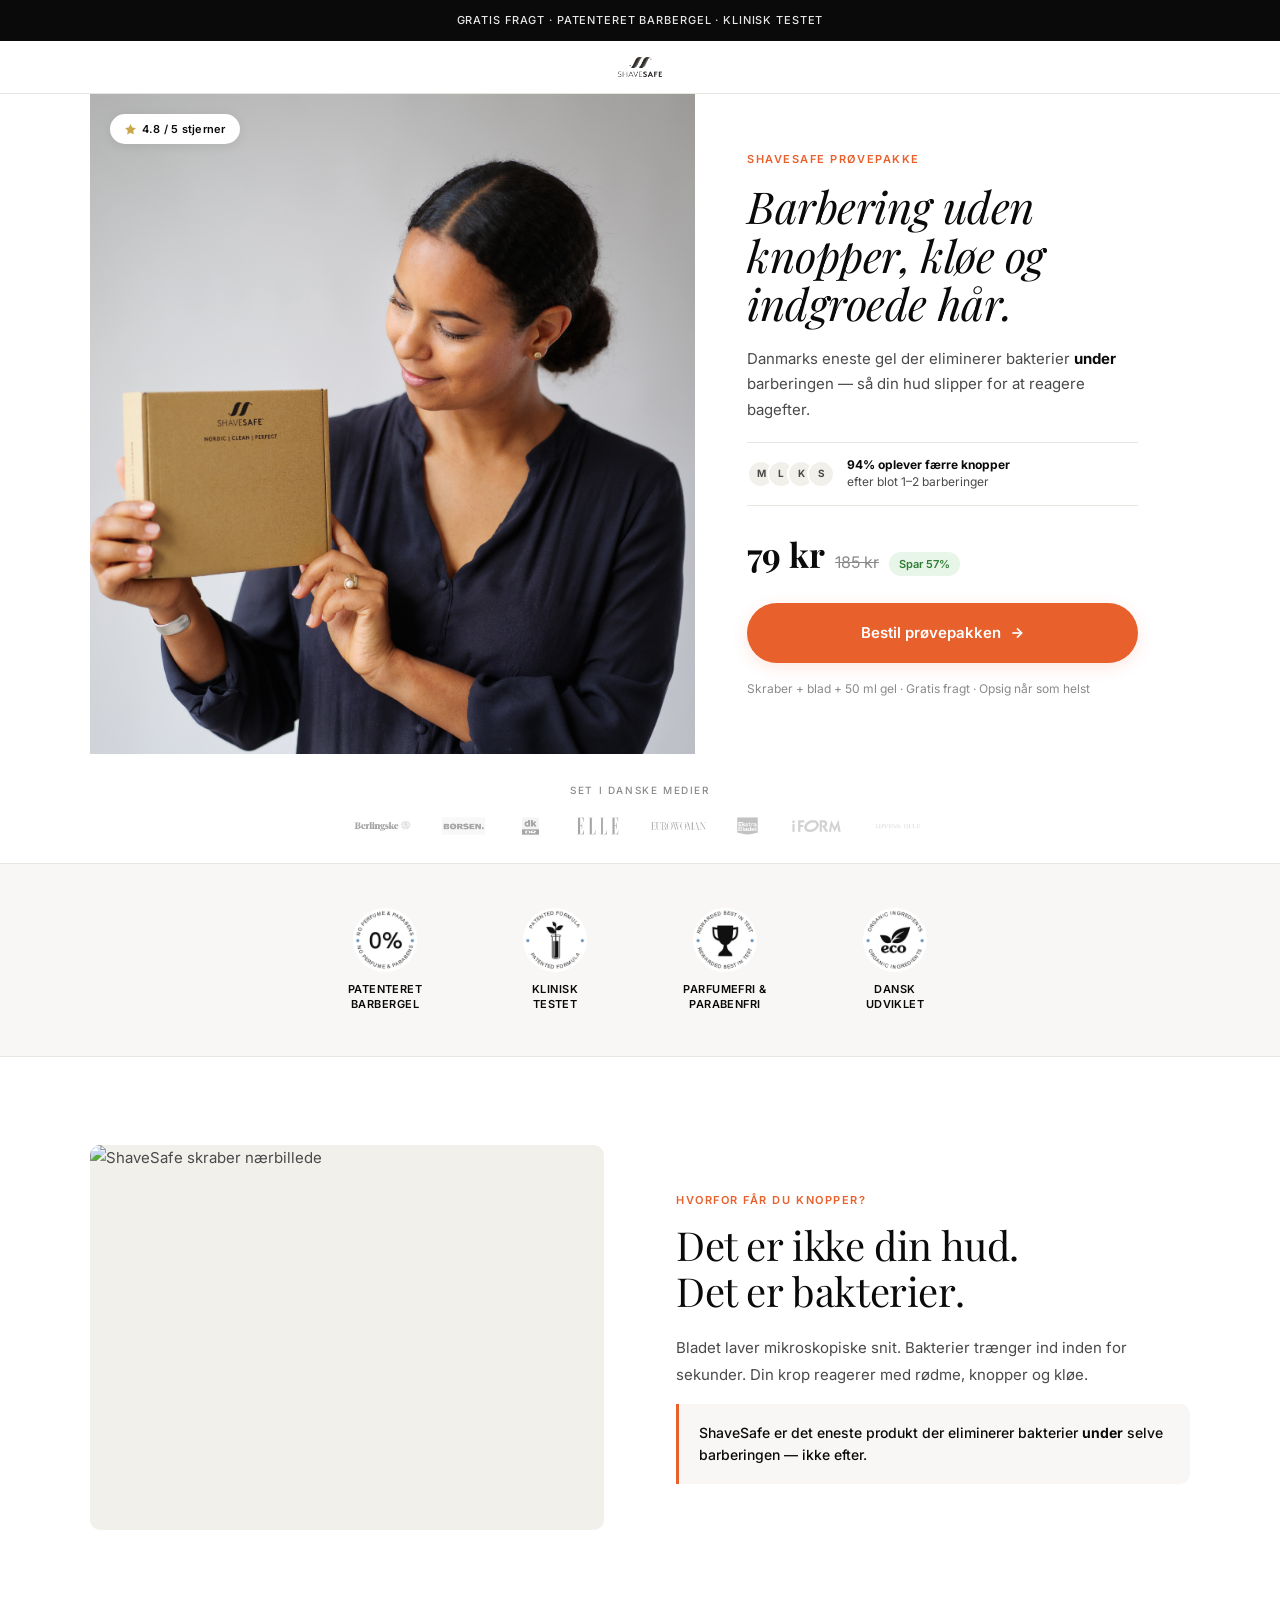
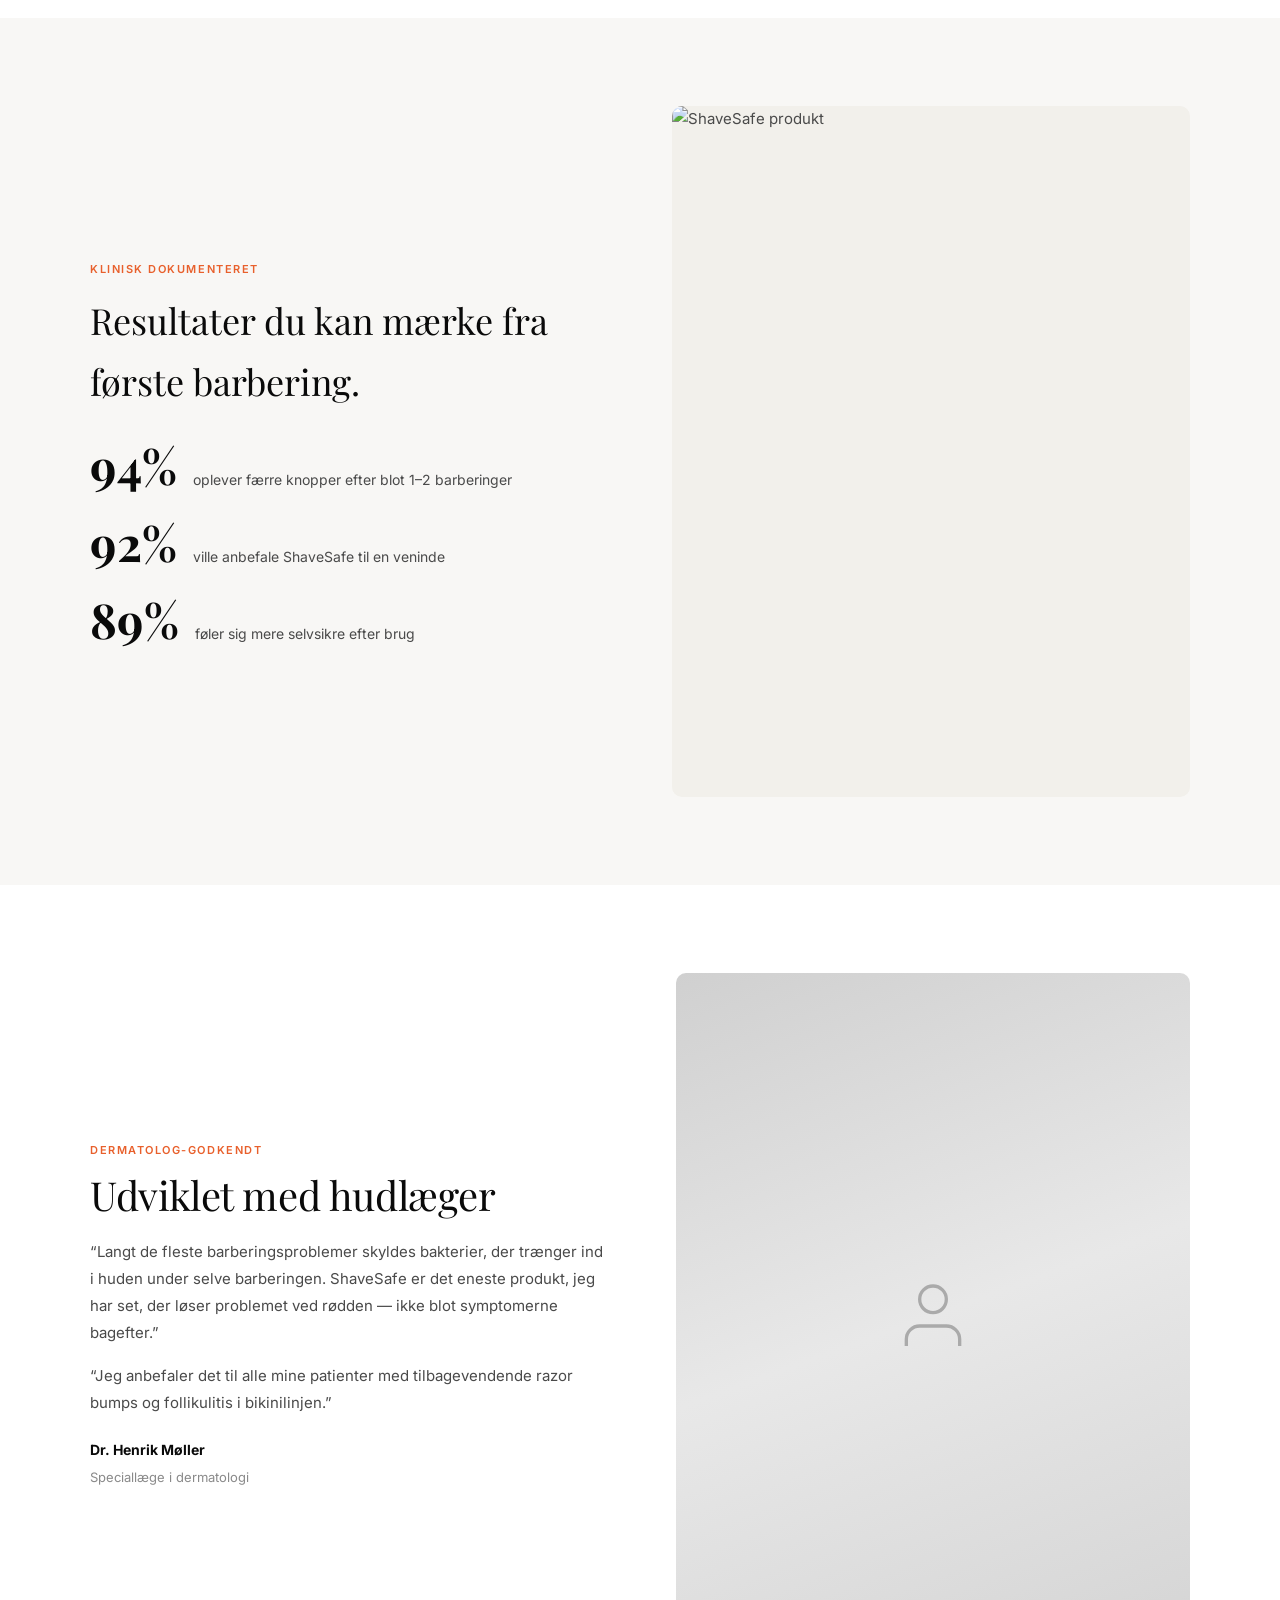
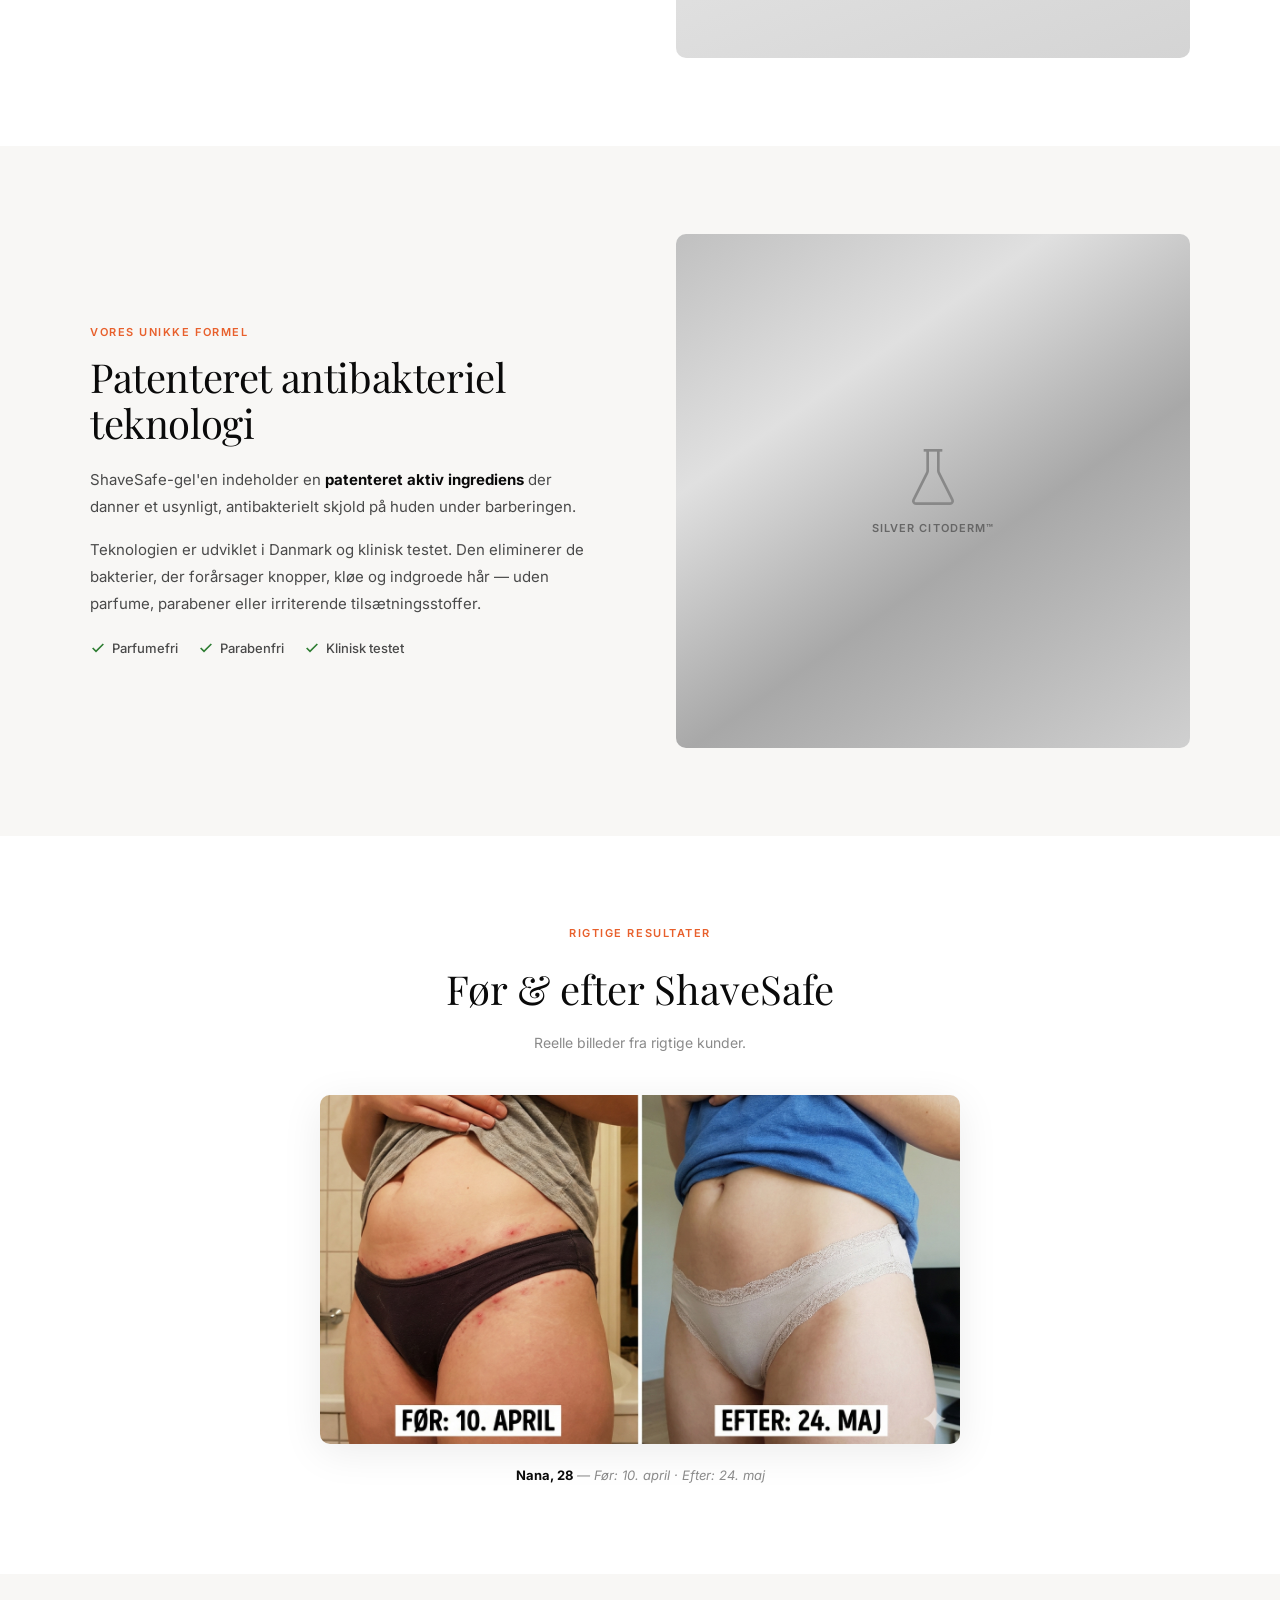
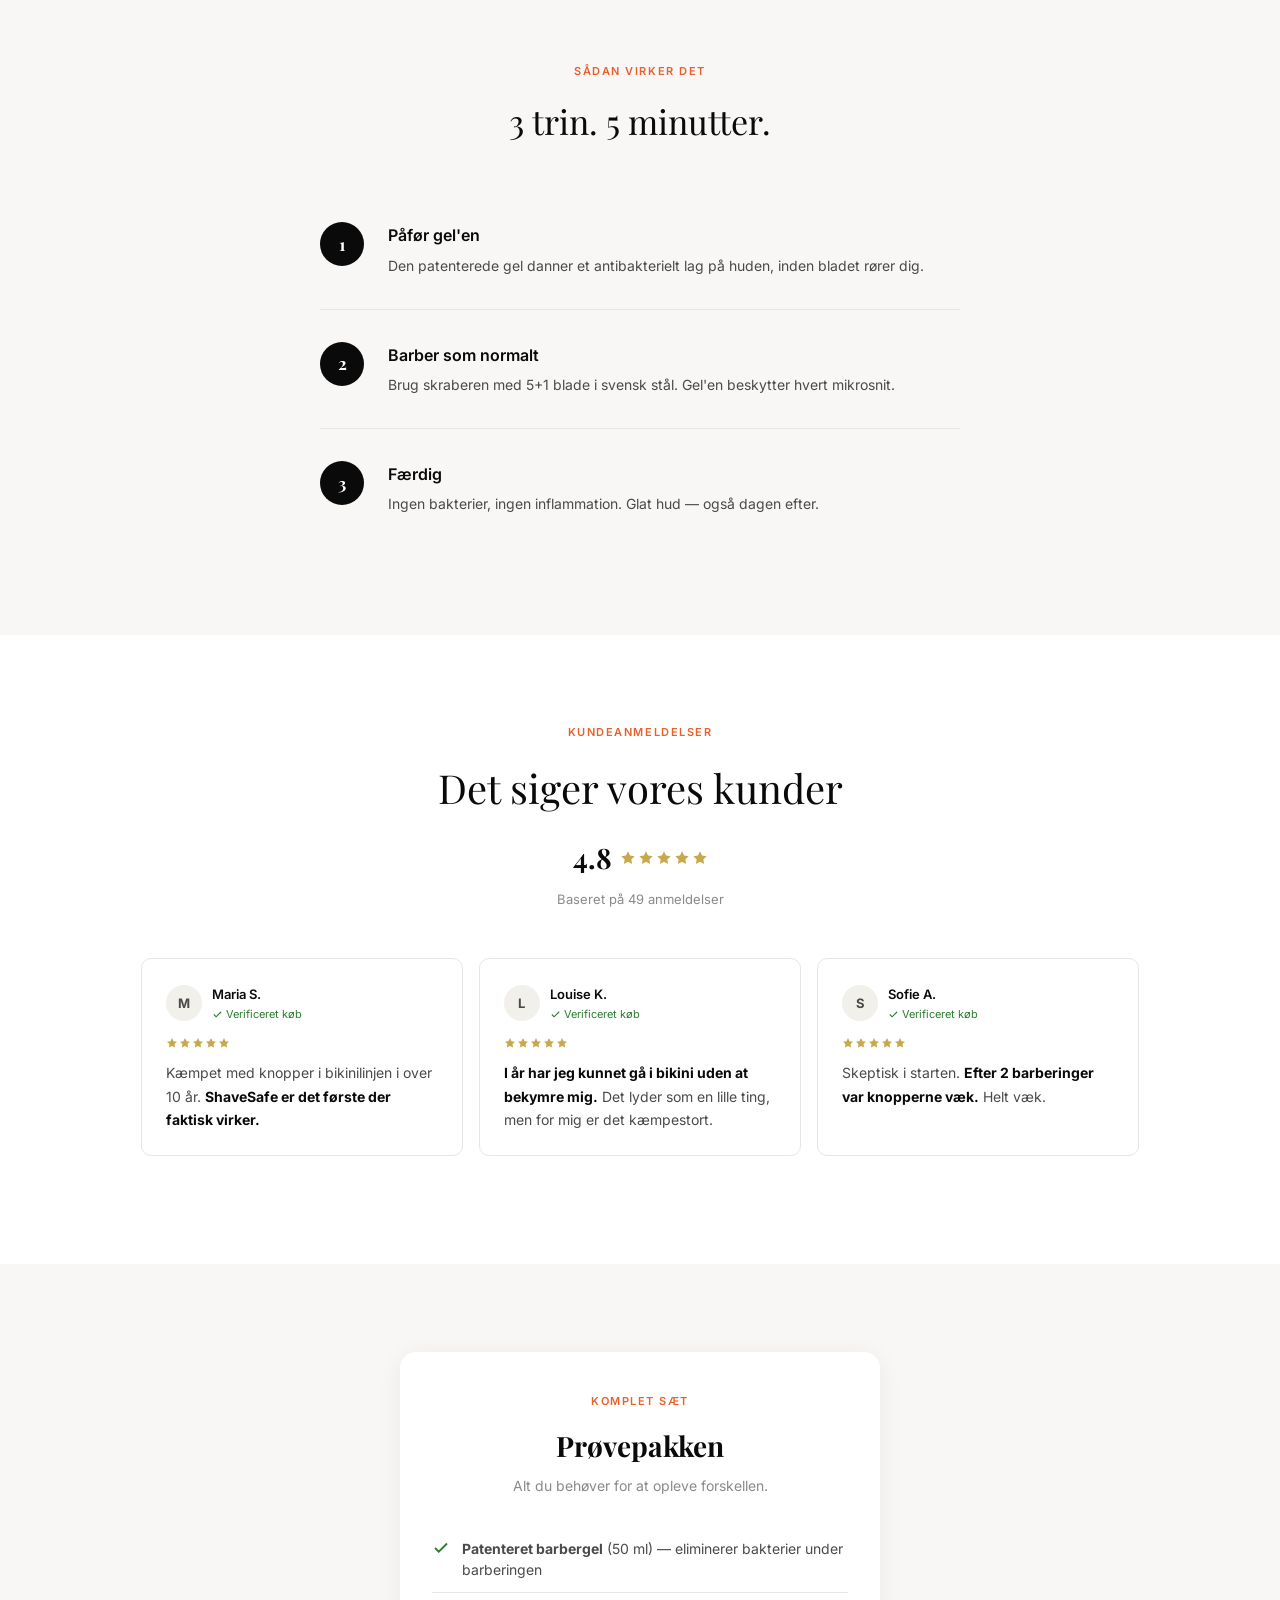
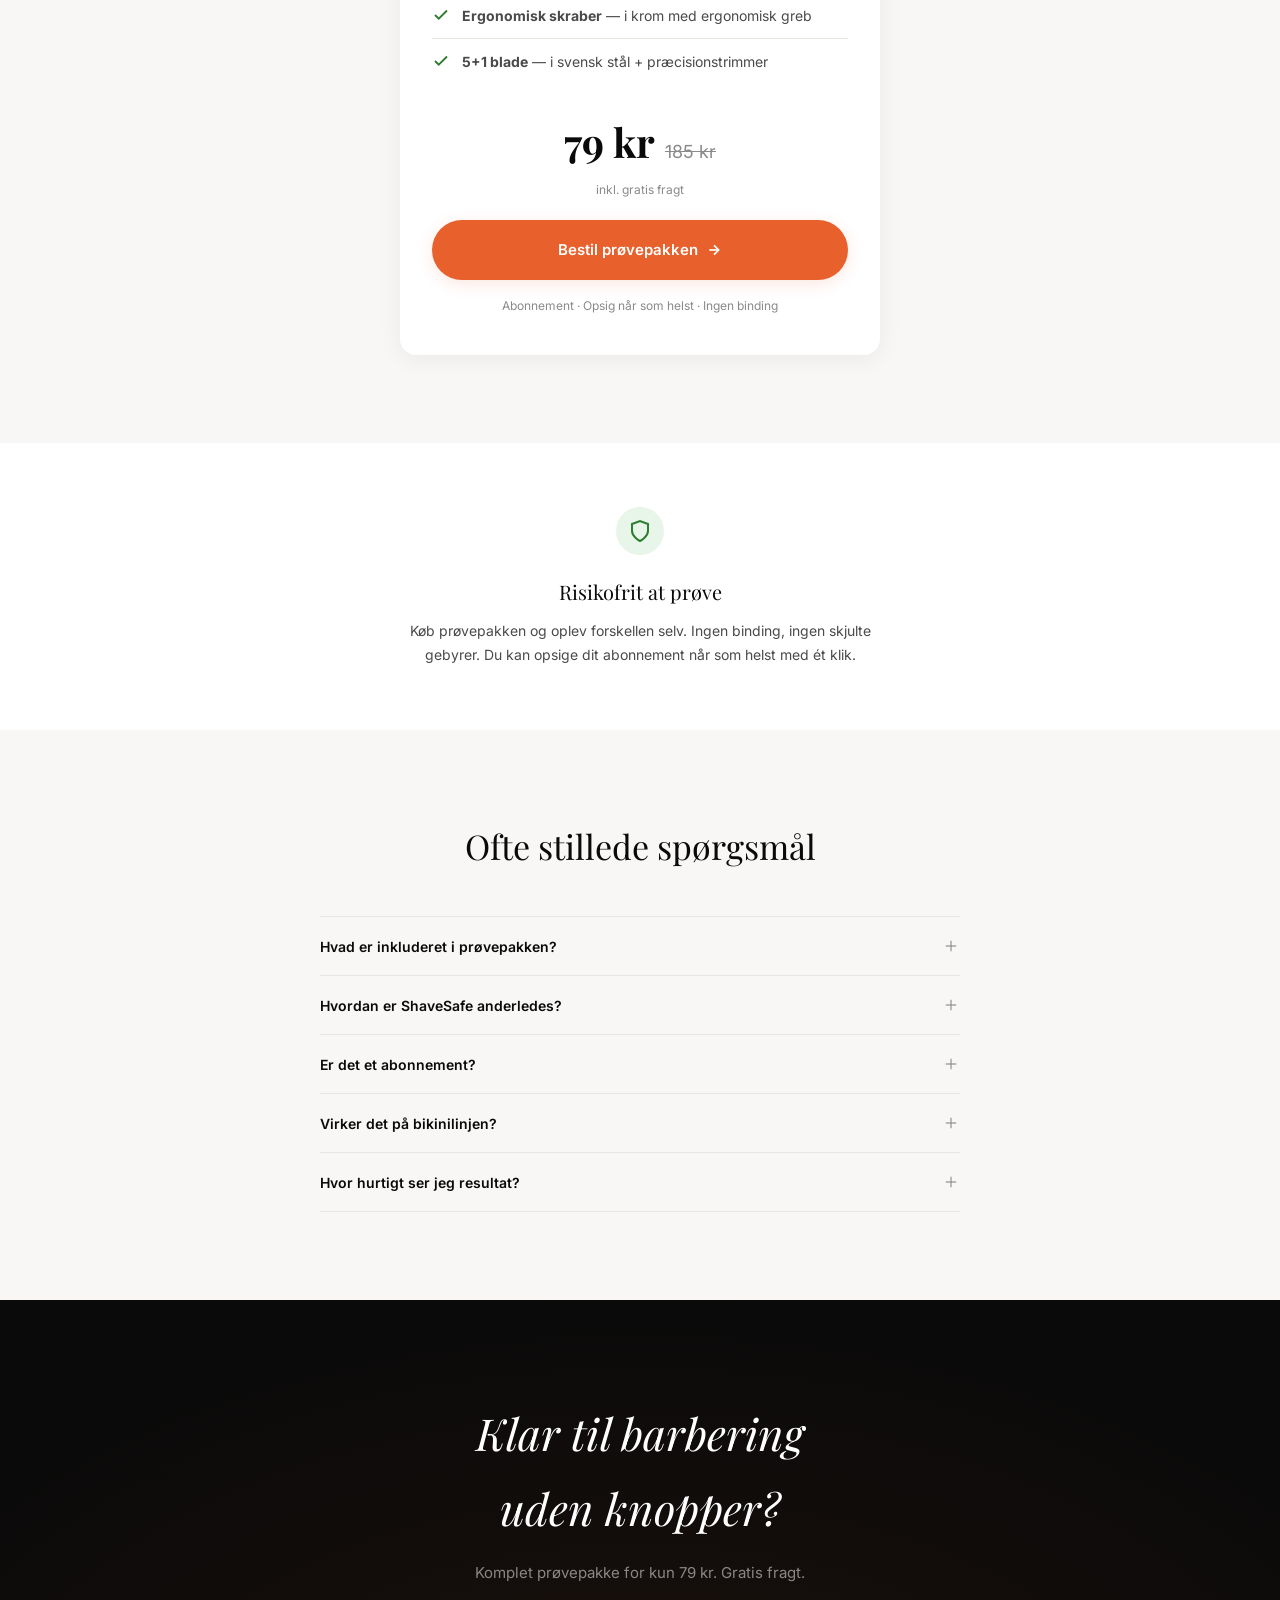
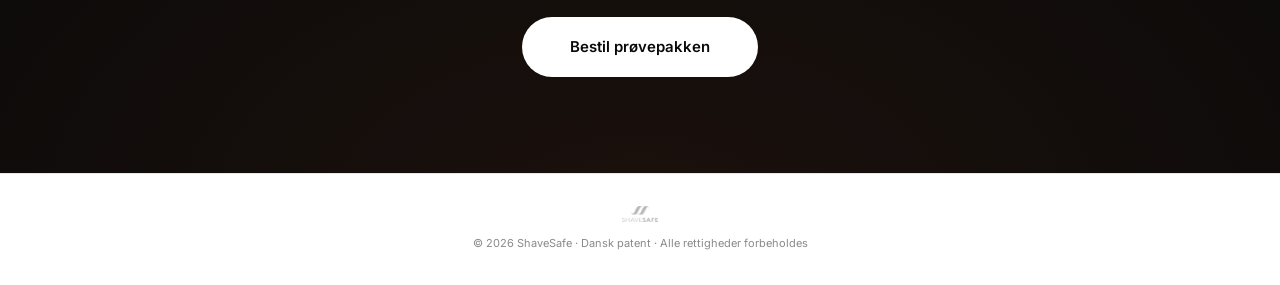
==== index.html @ cd9d62c9 "Remove all quiz code from landing page Quiz popup will be built separately in Shopify. Removes quiz " ====
<!DOCTYPE html>
<html lang="da">
<head>
  <meta charset="UTF-8" />
  <meta name="viewport" content="width=device-width, initial-scale=1.0" />
  <title>ShaveSafe Pr&oslash;vepakke &mdash; Barbering uden knopper</title>
  <meta name="description" content="ShaveSafe Pr&oslash;vepakke. Patenteret barbergel der eliminerer bakterier under barberingen. Skraber + blade + gel for kun 79 kr." />
  <link rel="preconnect" href="https://fonts.googleapis.com" />
  <link rel="preconnect" href="https://fonts.gstatic.com" crossorigin />
  <link href="https://fonts.googleapis.com/css2?family=Playfair+Display:ital,wght@0,400;0,600;0,700;1,400&family=Inter:wght@300;400;500;600;700&display=swap" rel="stylesheet" />
  <style>
    :root {
      --black: #0a0a0a;
      --body: #4a4a4a;
      --muted: #8a8a8a;
      --light: #f8f7f5;
      --cream: #f2f0eb;
      --border: #e8e6e1;
      --white: #fff;
      --gold: #C9A84C;
      --green: #2e7d32;
      --accent: #E8602C;
      --accent-hover: #d44f1e;
      --accent-glow: rgba(232, 96, 44, 0.15);
      --max: 1100px;
      --narrow: 640px;
      --radius: 10px;
    }
    * { box-sizing: border-box; margin: 0; padding: 0; }
    html { scroll-behavior: smooth; }
    body {
      font-family: 'Inter', -apple-system, sans-serif;
      font-size: 15px;
      line-height: 1.7;
      color: var(--body);
      background: var(--white);
      -webkit-font-smoothing: antialiased;
      overflow-x: hidden;
    }
    img { max-width: 100%; height: auto; display: block; }
    h1, h2, h3 { font-family: 'Playfair Display', serif; color: var(--black); }
    .container { max-width: var(--max); margin: 0 auto; padding: 0 24px; }

    /* ── ANNOUNCEMENT ── */
    .announcement {
      background: var(--black);
      color: rgba(255,255,255,0.9);
      text-align: center;
      padding: 11px 16px;
      font-size: 11px;
      font-weight: 500;
      letter-spacing: 0.08em;
      text-transform: uppercase;
    }

    /* ── HEADER ── */
    .header {
      padding: 16px 24px;
      display: flex;
      justify-content: center;
      border-bottom: 1px solid var(--border);
      background: var(--white);
      position: sticky;
      top: 0;
      z-index: 50;
    }
    .header img { height: 20px; }

    /* ── HERO ── */
    .hero {
      display: grid;
      grid-template-columns: 1fr;
      max-width: var(--max);
      margin: 0 auto;
    }
    @media (min-width: 768px) {
      .hero { grid-template-columns: 1.1fr 0.9fr; min-height: 620px; }
    }
    .hero-img {
      position: relative;
      overflow: hidden;
      min-height: 56vh;
      background: var(--cream);
    }
    @media (min-width: 768px) {
      .hero-img { min-height: auto; }
    }
    .hero-img img {
      width: 100%;
      height: 100%;
      object-fit: cover;
      position: absolute;
      top: 0; left: 0;
    }
    .hero-img::after {
      content: '';
      position: absolute;
      bottom: 0; left: 0; right: 0;
      height: 120px;
      background: linear-gradient(to top, rgba(255,255,255,0.4), transparent);
      pointer-events: none;
    }
    @media (min-width: 768px) {
      .hero-img::after { display: none; }
    }
    .hero-badge {
      position: absolute;
      top: 20px; left: 20px;
      background: var(--white);
      border-radius: 50px;
      padding: 6px 14px;
      font-size: 11px;
      font-weight: 600;
      color: var(--black);
      letter-spacing: 0.02em;
      box-shadow: 0 2px 12px rgba(0,0,0,0.08);
      z-index: 2;
      display: flex;
      align-items: center;
      gap: 5px;
    }
    .hero-badge svg { width: 13px; height: 13px; fill: var(--gold); }
    .hero-content {
      display: flex;
      flex-direction: column;
      justify-content: center;
      padding: 40px 28px 48px;
    }
    @media (min-width: 768px) {
      .hero-content { padding: 56px 52px; }
    }
    .hero-eyebrow {
      font-size: 11px;
      text-transform: uppercase;
      letter-spacing: 0.14em;
      color: var(--accent);
      font-weight: 600;
      margin-bottom: 14px;
    }
    .hero h1 {
      font-size: clamp(28px, 5.5vw, 44px);
      font-weight: 400;
      line-height: 1.1;
      margin-bottom: 18px;
      letter-spacing: -0.01em;
    }
    .hero h1 em { font-style: italic; }
    .hero-desc {
      font-size: 15px;
      line-height: 1.7;
      margin-bottom: 20px;
      max-width: 400px;
    }
    .hero-desc strong { color: var(--black); }
    .hero-social-proof {
      display: flex;
      align-items: center;
      gap: 12px;
      padding: 14px 0;
      margin-bottom: 20px;
      border-top: 1px solid var(--border);
      border-bottom: 1px solid var(--border);
    }
    .hero-social-proof .avatars {
      display: flex;
    }
    .hero-social-proof .avatar {
      width: 28px; height: 28px;
      border-radius: 50%;
      background: var(--cream);
      border: 2px solid var(--white);
      margin-left: -8px;
      display: flex;
      align-items: center;
      justify-content: center;
      font-size: 10px;
      font-weight: 700;
      color: var(--body);
    }
    .hero-social-proof .avatar:first-child { margin-left: 0; }
    .hero-social-proof .proof-text {
      font-size: 12px;
      color: var(--body);
      line-height: 1.4;
    }
    .hero-social-proof .proof-text strong { color: var(--black); }
    .hero-price {
      display: flex;
      align-items: baseline;
      gap: 10px;
      margin-bottom: 20px;
    }
    .hero-price .price {
      font-family: 'Playfair Display', serif;
      font-size: 34px;
      font-weight: 700;
      color: var(--black);
    }
    .hero-price .price-original {
      font-size: 16px;
      color: var(--muted);
      text-decoration: line-through;
    }
    .hero-price .tag {
      font-size: 11px;
      font-weight: 600;
      color: var(--green);
      background: #e8f5e9;
      padding: 3px 10px;
      border-radius: 50px;
    }
    .cta-btn {
      display: inline-flex;
      align-items: center;
      justify-content: center;
      gap: 8px;
      background: var(--accent);
      color: var(--white);
      font-size: 15px;
      font-weight: 600;
      padding: 17px 40px;
      border-radius: 50px;
      text-decoration: none;
      text-align: center;
      transition: all 0.25s cubic-bezier(0.4, 0, 0.2, 1);
      border: none;
      cursor: pointer;
      box-shadow: 0 4px 16px var(--accent-glow);
    }
    .cta-btn:hover { background: var(--accent-hover); transform: translateY(-2px); box-shadow: 0 6px 24px var(--accent-glow); }
    .cta-btn svg { width: 16px; height: 16px; stroke: currentColor; stroke-width: 2.5; fill: none; }
    .hero-meta {
      margin-top: 16px;
      font-size: 12px;
      color: var(--muted);
      line-height: 1.6;
    }

    /* ── PRESS BAR ── */
    .press-bar {
      padding: 28px 24px;
      border-bottom: 1px solid var(--border);
      background: var(--white);
    }
    .press-label {
      text-align: center;
      font-size: 10px;
      text-transform: uppercase;
      letter-spacing: 0.16em;
      color: var(--muted);
      margin-bottom: 18px;
      font-weight: 500;
    }
    .press-logos {
      display: flex;
      justify-content: center;
      align-items: center;
      gap: 24px;
      flex-wrap: wrap;
      max-width: 750px;
      margin: 0 auto;
    }
    .press-logos img {
      height: 18px;
      opacity: 0.35;
      filter: grayscale(100%);
      transition: opacity 0.3s;
    }
    .press-logos img:hover { opacity: 0.7; }

    /* ── ICON BAR ── */
    .icon-bar {
      padding: 44px 24px;
      background: var(--light);
      border-bottom: 1px solid var(--border);
    }
    .icon-grid {
      display: grid;
      grid-template-columns: repeat(2, 1fr);
      gap: 20px;
      max-width: 660px;
      margin: 0 auto;
    }
    @media (min-width: 640px) {
      .icon-grid { grid-template-columns: repeat(4, 1fr); }
    }
    .icon-item { text-align: center; }
    .icon-item img {
      width: 64px; height: 64px;
      margin: 0 auto 10px;
      object-fit: contain;
    }
    .icon-item p {
      font-size: 11px;
      font-weight: 600;
      color: var(--black);
      line-height: 1.35;
      text-transform: uppercase;
      letter-spacing: 0.04em;
    }

    /* ── SECTION SHARED ── */
    .section { padding: 88px 24px; }
    .section-eyebrow {
      font-size: 11px;
      text-transform: uppercase;
      letter-spacing: 0.14em;
      color: var(--accent);
      font-weight: 600;
      margin-bottom: 12px;
    }
    .section h2 {
      font-size: clamp(26px, 4.5vw, 40px);
      font-weight: 400;
      line-height: 1.15;
      margin-bottom: 20px;
      letter-spacing: -0.01em;
    }

    /* ── SPLIT SECTION ── */
    .split {
      display: grid;
      grid-template-columns: 1fr;
      gap: 40px;
      align-items: center;
      max-width: var(--max);
      margin: 0 auto;
    }
    @media (min-width: 768px) {
      .split { grid-template-columns: 1fr 1fr; gap: 72px; }
      .split.reverse .split-img { order: 2; }
      .split.reverse .split-text { order: 1; }
    }
    .split-img {
      border-radius: var(--radius);
      overflow: hidden;
      aspect-ratio: 4/3;
      background: var(--cream);
    }
    .split-img img {
      width: 100%; height: 100%;
      object-fit: cover;
    }
    .split-text p {
      font-size: 15px;
      line-height: 1.8;
      margin-bottom: 16px;
    }
    .callout-box {
      background: var(--light);
      border-left: 3px solid var(--accent);
      border-radius: 0 var(--radius) var(--radius) 0;
      padding: 18px 20px;
      margin-top: 8px;
    }
    .callout-box p {
      font-size: 14px;
      font-weight: 500;
      color: var(--black);
      margin: 0;
      line-height: 1.6;
    }

    /* ── STATS ── */
    .stats-section {
      padding: 88px 24px;
      background: var(--light);
    }
    .stats-grid {
      display: grid;
      grid-template-columns: 1fr;
      gap: 40px;
      align-items: center;
      max-width: var(--max);
      margin: 0 auto;
    }
    @media (min-width: 768px) {
      .stats-grid { grid-template-columns: 1fr 1fr; gap: 64px; }
    }
    .stats-numbers {
      display: flex;
      flex-direction: column;
      gap: 28px;
    }
    .stat {
      display: flex;
      align-items: baseline;
      gap: 16px;
    }
    .stat-num {
      font-family: 'Playfair Display', serif;
      font-size: 48px;
      font-weight: 700;
      color: var(--black);
      line-height: 1;
      flex-shrink: 0;
    }
    .stat-label {
      font-size: 14px;
      color: var(--body);
      line-height: 1.5;
    }
    .stats-img {
      border-radius: var(--radius);
      overflow: hidden;
      aspect-ratio: 3/4;
      background: var(--cream);
    }
    .stats-img img {
      width: 100%; height: 100%;
      object-fit: cover;
    }

    /* ── BEFORE / AFTER ── */
    .ba-section {
      padding: 88px 24px;
      background: var(--white);
    }
    .ba-section h2 {
      text-align: center;
      font-size: clamp(26px, 4.5vw, 40px);
      font-weight: 400;
      margin-bottom: 8px;
    }
    .ba-sub {
      text-align: center;
      color: var(--muted);
      font-size: 14px;
      margin-bottom: 40px;
    }
    .ba-wrapper {
      max-width: 640px;
      margin: 0 auto;
      position: relative;
    }
    .ba-image {
      border-radius: var(--radius);
      overflow: hidden;
      box-shadow: 0 8px 40px rgba(0,0,0,0.08);
    }
    .ba-image img { width: 100%; display: block; }
    .ba-caption {
      text-align: center;
      margin-top: 20px;
      font-size: 13px;
      color: var(--muted);
      font-style: italic;
    }
    .ba-caption strong { color: var(--black); font-style: normal; }

    /* ── HOW IT WORKS ── */
    .how-section {
      padding: 88px 24px;
      background: var(--light);
    }
    .how-inner { max-width: var(--narrow); margin: 0 auto; }
    .how-steps { display: flex; flex-direction: column; gap: 0; }
    .how-step {
      display: flex;
      gap: 24px;
      align-items: flex-start;
      padding: 32px 0;
      border-bottom: 1px solid var(--border);
    }
    .how-step:last-child { border-bottom: none; }
    .how-num {
      width: 44px; height: 44px;
      border-radius: 50%;
      background: var(--black);
      color: var(--white);
      font-family: 'Playfair Display', serif;
      font-size: 17px;
      font-weight: 700;
      display: flex;
      align-items: center;
      justify-content: center;
      flex-shrink: 0;
    }
    .how-text h3 {
      font-size: 16px;
      font-weight: 600;
      margin-bottom: 4px;
      font-family: 'Inter', sans-serif;
      color: var(--black);
    }
    .how-text p { font-size: 14px; color: var(--body); line-height: 1.65; }

    /* ── REVIEWS ── */
    .reviews-section { padding: 88px 24px; overflow: hidden; }
    .reviews-header { text-align: center; margin-bottom: 44px; }
    .reviews-header h2 {
      font-size: clamp(26px, 4.5vw, 40px);
      font-weight: 400;
      margin-bottom: 12px;
    }
    .reviews-rating {
      display: flex;
      align-items: center;
      justify-content: center;
      gap: 8px;
    }
    .reviews-big {
      font-family: 'Playfair Display', serif;
      font-size: 28px;
      font-weight: 700;
      color: var(--black);
    }
    .reviews-stars { display: flex; gap: 2px; }
    .reviews-stars svg { width: 16px; height: 16px; fill: var(--gold); }
    .reviews-count { font-size: 13px; color: var(--muted); margin-top: 6px; }

    .reviews-scroll {
      display: flex;
      gap: 16px;
      overflow-x: auto;
      scroll-snap-type: x mandatory;
      -webkit-overflow-scrolling: touch;
      padding: 4px 0 20px;
      max-width: 1000px;
      margin: 0 auto;
      scrollbar-width: none;
    }
    .reviews-scroll::-webkit-scrollbar { display: none; }
    @media (min-width: 900px) {
      .reviews-scroll { overflow: visible; flex-wrap: wrap; justify-content: center; }
    }

    .review-card {
      background: var(--white);
      border: 1px solid var(--border);
      border-radius: var(--radius);
      padding: 24px;
      flex: 0 0 300px;
      scroll-snap-align: start;
    }
    @media (min-width: 900px) {
      .review-card { flex: 0 0 calc(33.333% - 11px); }
    }
    .review-top {
      display: flex;
      align-items: center;
      gap: 10px;
      margin-bottom: 14px;
    }
    .review-avatar {
      width: 36px; height: 36px;
      border-radius: 50%;
      background: var(--cream);
      display: flex;
      align-items: center;
      justify-content: center;
      font-weight: 700;
      font-size: 13px;
      color: var(--body);
    }
    .review-name { font-size: 13px; font-weight: 600; color: var(--black); }
    .review-verified { font-size: 11px; color: var(--green); display: flex; align-items: center; gap: 3px; }
    .review-verified svg { width: 11px; height: 11px; stroke: var(--green); stroke-width: 2.5; fill: none; }
    .review-card-stars { display: flex; gap: 1px; margin-bottom: 12px; }
    .review-card-stars svg { width: 12px; height: 12px; fill: var(--gold); }
    .review-text { font-size: 14px; line-height: 1.65; color: var(--body); }
    .review-text strong { color: var(--black); }

    /* ── PRODUCT BOX ── */
    .product-section {
      padding: 88px 24px;
      background: var(--light);
    }
    .product-box {
      max-width: 480px;
      margin: 0 auto;
      background: var(--white);
      border-radius: 16px;
      padding: 40px 32px;
      text-align: center;
      box-shadow: 0 4px 24px rgba(0,0,0,0.06);
    }
    .product-box h2 {
      font-size: 28px;
      margin-bottom: 4px;
    }
    .product-sub {
      color: var(--muted);
      font-size: 14px;
      margin-bottom: 28px;
    }
    .product-items {
      text-align: left;
      margin-bottom: 24px;
    }
    .product-item {
      display: flex;
      align-items: flex-start;
      gap: 12px;
      padding: 12px 0;
      border-bottom: 1px solid var(--border);
      font-size: 14px;
      line-height: 1.5;
    }
    .product-item:last-child { border-bottom: none; }
    .product-item svg {
      width: 18px; height: 18px;
      stroke: var(--green);
      stroke-width: 2.5;
      fill: none;
      flex-shrink: 0;
      margin-top: 1px;
    }
    .product-price-row {
      display: flex;
      align-items: baseline;
      justify-content: center;
      gap: 10px;
      margin: 20px 0 4px;
    }
    .product-price {
      font-family: 'Playfair Display', serif;
      font-size: 40px;
      font-weight: 700;
      color: var(--black);
    }
    .product-price-og {
      font-size: 18px;
      color: var(--muted);
      text-decoration: line-through;
    }
    .product-shipping {
      font-size: 12px;
      color: var(--muted);
      margin-bottom: 20px;
    }
    .product-note {
      font-size: 12px;
      color: var(--muted);
      margin-top: 16px;
      line-height: 1.6;
    }

    /* ── GUARANTEE ── */
    .guarantee-section {
      padding: 64px 24px;
      text-align: center;
      background: var(--white);
    }
    .guarantee-inner {
      max-width: 480px;
      margin: 0 auto;
    }
    .guarantee-icon {
      width: 48px; height: 48px;
      margin: 0 auto 20px;
      border-radius: 50%;
      background: #e8f5e9;
      display: flex;
      align-items: center;
      justify-content: center;
    }
    .guarantee-icon svg {
      width: 24px; height: 24px;
      stroke: var(--green);
      stroke-width: 2;
      fill: none;
    }
    .guarantee-section h3 {
      font-size: 20px;
      font-weight: 400;
      margin-bottom: 10px;
    }
    .guarantee-section p {
      font-size: 14px;
      color: var(--body);
      line-height: 1.7;
    }

    /* ── FAQ ── */
    .faq-section { padding: 88px 24px; background: var(--light); }
    .faq-inner { max-width: var(--narrow); margin: 0 auto; }
    .faq-section h2 {
      text-align: center;
      font-size: clamp(24px, 4vw, 34px);
      font-weight: 400;
      margin-bottom: 40px;
    }
    .faq-item { border-bottom: 1px solid var(--border); }
    .faq-item:first-child { border-top: 1px solid var(--border); }
    .faq-q {
      width: 100%; background: none; border: none;
      padding: 20px 0; font-size: 14px; font-weight: 600;
      color: var(--black); text-align: left; cursor: pointer;
      display: flex; justify-content: space-between; align-items: center;
      font-family: inherit; gap: 16px;
      transition: color 0.2s;
    }
    .faq-q:hover { color: var(--accent); }
    .faq-q svg { width: 18px; height: 18px; stroke: var(--muted); stroke-width: 1.5; fill: none; flex-shrink: 0; transition: transform 0.3s cubic-bezier(0.4, 0, 0.2, 1); }
    .faq-q.open svg { transform: rotate(45deg); }
    .faq-a {
      max-height: 0; overflow: hidden;
      transition: max-height 0.4s cubic-bezier(0.4, 0, 0.2, 1);
      font-size: 14px; line-height: 1.75; color: var(--body);
    }
    .faq-a.open { max-height: 200px; padding-bottom: 20px; }

    /* ── FINAL CTA ── */
    .final-cta {
      background: var(--black);
      color: var(--white);
      padding: 96px 24px;
      text-align: center;
      position: relative;
      overflow: hidden;
    }
    .final-cta::before {
      content: '';
      position: absolute;
      top: -50%; left: -50%;
      width: 200%; height: 200%;
      background: radial-gradient(ellipse at 50% 80%, rgba(232,96,44,0.08), transparent 50%);
      pointer-events: none;
    }
    .final-cta h2 {
      color: var(--white);
      font-size: clamp(28px, 5vw, 44px);
      font-weight: 400;
      margin-bottom: 14px;
      position: relative;
    }
    .final-cta p {
      color: rgba(255,255,255,0.5);
      font-size: 15px;
      margin-bottom: 32px;
      max-width: 400px;
      margin-left: auto;
      margin-right: auto;
      position: relative;
    }
    .cta-btn-white {
      display: inline-flex;
      align-items: center;
      gap: 8px;
      background: var(--white);
      color: var(--black);
      font-size: 15px;
      font-weight: 600;
      padding: 17px 48px;
      border-radius: 50px;
      text-decoration: none;
      transition: all 0.25s cubic-bezier(0.4, 0, 0.2, 1);
      position: relative;
    }
    .cta-btn-white:hover { transform: translateY(-2px); box-shadow: 0 8px 32px rgba(255,255,255,0.15); }

    footer {
      border-top: 1px solid var(--border);
      padding: 32px 24px;
      text-align: center;
      font-size: 11px;
      color: var(--muted);
    }

    /* ── STICKY MOBILE ── */
    .sticky-bar {
      display: none;
      position: fixed;
      bottom: 0; left: 0; right: 0;
      background: var(--white);
      border-top: 1px solid var(--border);
      padding: 10px 16px;
      z-index: 100;
      box-shadow: 0 -4px 20px rgba(0,0,0,0.08);
      align-items: center;
      gap: 12px;
    }
    .sticky-bar.visible { display: flex; }
    .sticky-bar .sticky-info { flex: 1; }
    .sticky-bar .sticky-name { font-size: 13px; font-weight: 600; color: var(--black); }
    .sticky-bar .sticky-price { font-size: 12px; color: var(--muted); }
    .sticky-bar .cta-btn { padding: 12px 24px; font-size: 13px; flex-shrink: 0; box-shadow: none; }

    /* ── ANIMATIONS ── */
    .reveal {
      opacity: 0;
      transform: translateY(24px);
      transition: opacity 0.7s cubic-bezier(0.4, 0, 0.2, 1), transform 0.7s cubic-bezier(0.4, 0, 0.2, 1);
    }
    .reveal.visible { opacity: 1; transform: none; }
    .reveal-delay-1 { transition-delay: 0.1s; }
    .reveal-delay-2 { transition-delay: 0.2s; }
    .reveal-delay-3 { transition-delay: 0.3s; }

    /* safe area for sticky bar */
    body { padding-bottom: 80px; }
    @media (min-width: 768px) { body { padding-bottom: 0; } }

  </style>
</head>
<body>

  <div class="announcement">GRATIS FRAGT &middot; PATENTERET BARBERGEL &middot; KLINISK TESTET</div>

  <header class="header">
    <img src="img/logo-black.avif" alt="ShaveSafe" />
  </header>

  <!-- HERO -->
  <section class="hero">
    <div class="hero-img">
      <img src="img/nana-hero.jpg" alt="Kvinde med ShaveSafe pakke" />
      <div class="hero-badge">
        <svg viewBox="0 0 24 24"><polygon points="12 2 15.09 8.26 22 9.27 17 14.14 18.18 21.02 12 17.77 5.82 21.02 7 14.14 2 9.27 8.91 8.26 12 2"/></svg>
        4.8 / 5 stjerner
      </div>
    </div>
    <div class="hero-content">
      <div class="hero-eyebrow">ShaveSafe Pr&oslash;vepakke</div>
      <h1><em>Barbering uden<br/>knopper, kl&oslash;e og<br/>indgroede h&aring;r.</em></h1>
      <p class="hero-desc">Danmarks eneste gel der eliminerer bakterier <strong>under</strong> barberingen &mdash; s&aring; din hud slipper for at reagere bagefter.</p>

      <div class="hero-social-proof">
        <div class="avatars">
          <div class="avatar">M</div>
          <div class="avatar">L</div>
          <div class="avatar">K</div>
          <div class="avatar">S</div>
        </div>
        <div class="proof-text"><strong>94% oplever f&aelig;rre knopper</strong><br/>efter blot 1&ndash;2 barberinger</div>
      </div>

      <div class="hero-price">
        <span class="price">79 kr</span>
        <span class="price-original">185 kr</span>
        <span class="tag">Spar 57%</span>
      </div>

      <a href="https://shavesafe.dk/collections/provepakke" class="cta-btn">
        Bestil pr&oslash;vepakken
        <svg viewBox="0 0 24 24"><line x1="5" y1="12" x2="19" y2="12"/><polyline points="12 5 19 12 12 19"/></svg>
      </a>
      <p class="hero-meta">Skraber + blad + 50 ml gel &middot; Gratis fragt &middot; Opsig n&aring;r som helst</p>
    </div>
  </section>

  <!-- PRESS LOGOS -->
  <div class="press-bar">
    <div class="press-label">Set i danske medier</div>
    <div class="press-logos">
      <img src="img/berlingske-logo.avif" alt="Berlingske" />
      <img src="img/borsen-logo.avif" alt="B&oslash;rsen" />
      <img src="img/dr-dk-logo.webp" alt="DR" />
      <img src="img/elle-logo.avif" alt="Elle" />
      <img src="img/eurowoman-logo.avif" alt="Eurowoman" />
      <img src="img/ekstra-bladet-logo.avif" alt="Ekstra Bladet" />
      <img src="img/iform-logo.avif" alt="iForm" />
      <img src="img/loevens-hule-logo.avif" alt="L&oslash;vens Hule" />
    </div>
  </div>

  <!-- ICON BAR -->
  <div class="icon-bar">
    <div class="icon-grid">
      <div class="icon-item reveal">
        <img src="img/icon-1.avif" alt="Patenteret" />
        <p>Patenteret<br/>barbergel</p>
      </div>
      <div class="icon-item reveal reveal-delay-1">
        <img src="img/icon-2.avif" alt="Klinisk testet" />
        <p>Klinisk<br/>testet</p>
      </div>
      <div class="icon-item reveal reveal-delay-2">
        <img src="img/icon-3.avif" alt="Parfumefri" />
        <p>Parfumefri &amp;<br/>parabenfri</p>
      </div>
      <div class="icon-item reveal reveal-delay-3">
        <img src="img/icon-4.avif" alt="Dansk" />
        <p>Dansk<br/>udviklet</p>
      </div>
    </div>
  </div>

  <!-- THE PROBLEM / MECHANISM -->
  <section class="section">
    <div class="split reveal">
      <div class="split-img">
        <img src="img/razor-closeup.jpg" alt="ShaveSafe skraber n&aelig;rbillede" />
      </div>
      <div class="split-text">
        <div class="section-eyebrow">Hvorfor f&aring;r du knopper?</div>
        <h2>Det er ikke din hud.<br/>Det er bakterier.</h2>
        <p>Bladet laver mikroskopiske snit. Bakterier tr&aelig;nger ind inden for sekunder. Din krop reagerer med r&oslash;dme, knopper og kl&oslash;e.</p>
        <div class="callout-box">
          <p>ShaveSafe er det eneste produkt der eliminerer bakterier <strong>under</strong> selve barberingen &mdash; ikke efter.</p>
        </div>
      </div>
    </div>
  </section>

  <!-- STATS -->
  <section class="stats-section">
    <div class="stats-grid">
      <div>
        <div class="section-eyebrow reveal">Klinisk dokumenteret</div>
        <h2 class="reveal" style="font-size:clamp(24px,4vw,36px);font-weight:400;margin-bottom:28px;">Resultater du kan m&aelig;rke fra f&oslash;rste barbering.</h2>
        <div class="stats-numbers reveal">
          <div class="stat">
            <span class="stat-num">94%</span>
            <span class="stat-label">oplever f&aelig;rre knopper efter blot 1&ndash;2 barberinger</span>
          </div>
          <div class="stat">
            <span class="stat-num">92%</span>
            <span class="stat-label">ville anbefale ShaveSafe til en veninde</span>
          </div>
          <div class="stat">
            <span class="stat-num">89%</span>
            <span class="stat-label">f&oslash;ler sig mere selvsikre efter brug</span>
          </div>
        </div>
      </div>
      <div class="stats-img reveal">
        <img src="img/razor-closeup.jpg" alt="ShaveSafe produkt" />
      </div>
    </div>
  </section>

  <!-- DERMATOLOGIST APPROVED -->
  <section class="section" style="background:var(--white);">
    <div class="split reverse reveal">
      <div class="split-img" style="aspect-ratio:3/4;background:linear-gradient(160deg, #d0d0d0 0%, #e8e8e8 50%, #d4d4d4 100%);display:flex;align-items:center;justify-content:center;">
        <svg viewBox="0 0 24 24" style="width:80px;height:80px;stroke:#aaa;stroke-width:1;fill:none;"><path d="M20 21v-2a4 4 0 0 0-4-4H8a4 4 0 0 0-4 4v2"/><circle cx="12" cy="7" r="4"/></svg>
      </div>
      <div class="split-text">
        <div class="section-eyebrow">Dermatolog-godkendt</div>
        <h2>Udviklet med hudl&aelig;ger</h2>
        <p>&ldquo;Langt de fleste barberings&shy;problemer skyldes bakterier, der tr&aelig;nger ind i huden under selve barberingen. ShaveSafe er det eneste produkt, jeg har set, der l&oslash;ser problemet ved r&oslash;dden &mdash; ikke blot symptomerne bagefter.&rdquo;</p>
        <p>&ldquo;Jeg anbefaler det til alle mine patienter med tilbagevendende razor bumps og follikulitis i bikinilinjen.&rdquo;</p>
        <p style="margin-top:20px;margin-bottom:0;"><strong style="color:var(--black);font-size:14px;">Dr. Henrik M&oslash;ller</strong><br/><span style="font-size:13px;color:var(--muted);">Speciall&aelig;ge i dermatologi</span></p>
      </div>
    </div>
  </section>

  <!-- UNIQUE FORMULA / SILVER CITODERM -->
  <section class="section" style="background:var(--light);">
    <div class="split reveal">
      <div class="split-text">
        <div class="section-eyebrow">Vores unikke formel</div>
        <h2>Patenteret antibakteriel teknologi</h2>
        <p>ShaveSafe-gel'en indeholder en <strong style="color:var(--black);">patenteret aktiv ingrediens</strong> der danner et usynligt, antibakterielt skjold p&aring; huden under barberingen.</p>
        <p>Teknologien er udviklet i Danmark og klinisk testet. Den eliminerer de bakterier, der for&aring;rsager knopper, kl&oslash;e og indgroede h&aring;r &mdash; uden parfume, parabener eller irriterende tilsætningsstoffer.</p>
        <div style="display:flex;gap:20px;margin-top:20px;flex-wrap:wrap;">
          <span style="display:flex;align-items:center;gap:6px;font-size:13px;color:var(--body);font-weight:500;"><svg viewBox="0 0 24 24" style="width:16px;height:16px;stroke:var(--green);stroke-width:2.5;fill:none;"><polyline points="20 6 9 17 4 12"/></svg> Parfumefri</span>
          <span style="display:flex;align-items:center;gap:6px;font-size:13px;color:var(--body);font-weight:500;"><svg viewBox="0 0 24 24" style="width:16px;height:16px;stroke:var(--green);stroke-width:2.5;fill:none;"><polyline points="20 6 9 17 4 12"/></svg> Parabenfri</span>
          <span style="display:flex;align-items:center;gap:6px;font-size:13px;color:var(--body);font-weight:500;"><svg viewBox="0 0 24 24" style="width:16px;height:16px;stroke:var(--green);stroke-width:2.5;fill:none;"><polyline points="20 6 9 17 4 12"/></svg> Klinisk testet</span>
        </div>
      </div>
      <div class="split-img" style="aspect-ratio:1;background:linear-gradient(145deg, #c0c0c0 0%, #e0e0e0 30%, #a8a8a8 60%, #d0d0d0 100%);display:flex;align-items:center;justify-content:center;flex-direction:column;gap:10px;">
        <svg viewBox="0 0 24 24" style="width:64px;height:64px;stroke:#888;stroke-width:1;fill:none;"><path d="M10 2v7.527a2 2 0 0 1-.211.896L4.72 20.55a1 1 0 0 0 .9 1.45h12.76a1 1 0 0 0 .9-1.45l-5.069-10.127A2 2 0 0 1 14 9.527V2"/><line x1="8.5" y1="2" x2="15.5" y2="2"/></svg>
        <span style="font-size:11px;font-weight:600;text-transform:uppercase;letter-spacing:0.1em;color:#666;">Silver Citoderm&trade;</span>
      </div>
    </div>
  </section>

  <!-- BEFORE / AFTER -->
  <section class="ba-section">
    <div class="section-eyebrow reveal" style="text-align:center;">Rigtige resultater</div>
    <h2 class="reveal">F&oslash;r &amp; efter ShaveSafe</h2>
    <p class="ba-sub reveal">Reelle billeder fra rigtige kunder.</p>
    <div class="ba-wrapper reveal">
      <div class="ba-image">
        <img src="img/before-after.jpg" alt="F&oslash;r og efter ShaveSafe &mdash; bikinilinjen" />
      </div>
      <p class="ba-caption"><strong>Nana, 28</strong> &mdash; F&oslash;r: 10. april &middot; Efter: 24. maj</p>
    </div>
  </section>

  <!-- HOW IT WORKS -->
  <section class="how-section">
    <div class="how-inner">
      <div class="section-eyebrow reveal" style="text-align:center;">S&aring;dan virker det</div>
      <h2 class="reveal" style="text-align:center;font-size:clamp(24px,4vw,34px);font-weight:400;margin-bottom:40px;">3 trin. 5 minutter.</h2>
      <div class="how-steps">
        <div class="how-step reveal">
          <div class="how-num">1</div>
          <div class="how-text">
            <h3>P&aring;f&oslash;r gel'en</h3>
            <p>Den patenterede gel danner et antibakterielt lag p&aring; huden, inden bladet r&oslash;rer dig.</p>
          </div>
        </div>
        <div class="how-step reveal reveal-delay-1">
          <div class="how-num">2</div>
          <div class="how-text">
            <h3>Barber som normalt</h3>
            <p>Brug skraberen med 5+1 blade i svensk st&aring;l. Gel'en beskytter hvert mikrosnit.</p>
          </div>
        </div>
        <div class="how-step reveal reveal-delay-2">
          <div class="how-num">3</div>
          <div class="how-text">
            <h3>F&aelig;rdig</h3>
            <p>Ingen bakterier, ingen inflammation. Glat hud &mdash; ogs&aring; dagen efter.</p>
          </div>
        </div>
      </div>
    </div>
  </section>

  <!-- REVIEWS -->
  <section class="reviews-section">
    <div class="reviews-header reveal">
      <div class="section-eyebrow">Kundeanmeldelser</div>
      <h2>Det siger vores kunder</h2>
      <div class="reviews-rating">
        <span class="reviews-big">4.8</span>
        <div class="reviews-stars">
          <svg viewBox="0 0 24 24"><polygon points="12 2 15.09 8.26 22 9.27 17 14.14 18.18 21.02 12 17.77 5.82 21.02 7 14.14 2 9.27 8.91 8.26 12 2"/></svg>
          <svg viewBox="0 0 24 24"><polygon points="12 2 15.09 8.26 22 9.27 17 14.14 18.18 21.02 12 17.77 5.82 21.02 7 14.14 2 9.27 8.91 8.26 12 2"/></svg>
          <svg viewBox="0 0 24 24"><polygon points="12 2 15.09 8.26 22 9.27 17 14.14 18.18 21.02 12 17.77 5.82 21.02 7 14.14 2 9.27 8.91 8.26 12 2"/></svg>
          <svg viewBox="0 0 24 24"><polygon points="12 2 15.09 8.26 22 9.27 17 14.14 18.18 21.02 12 17.77 5.82 21.02 7 14.14 2 9.27 8.91 8.26 12 2"/></svg>
          <svg viewBox="0 0 24 24"><polygon points="12 2 15.09 8.26 22 9.27 17 14.14 18.18 21.02 12 17.77 5.82 21.02 7 14.14 2 9.27 8.91 8.26 12 2"/></svg>
        </div>
      </div>
      <div class="reviews-count">Baseret p&aring; 49 anmeldelser</div>
    </div>

    <div class="reviews-scroll">
      <div class="review-card reveal">
        <div class="review-top">
          <div class="review-avatar">M</div>
          <div><div class="review-name">Maria S.</div><div class="review-verified"><svg viewBox="0 0 24 24"><polyline points="20 6 9 17 4 12"/></svg> Verificeret k&oslash;b</div></div>
        </div>
        <div class="review-card-stars"><svg viewBox="0 0 24 24"><polygon points="12 2 15.09 8.26 22 9.27 17 14.14 18.18 21.02 12 17.77 5.82 21.02 7 14.14 2 9.27 8.91 8.26 12 2"/></svg><svg viewBox="0 0 24 24"><polygon points="12 2 15.09 8.26 22 9.27 17 14.14 18.18 21.02 12 17.77 5.82 21.02 7 14.14 2 9.27 8.91 8.26 12 2"/></svg><svg viewBox="0 0 24 24"><polygon points="12 2 15.09 8.26 22 9.27 17 14.14 18.18 21.02 12 17.77 5.82 21.02 7 14.14 2 9.27 8.91 8.26 12 2"/></svg><svg viewBox="0 0 24 24"><polygon points="12 2 15.09 8.26 22 9.27 17 14.14 18.18 21.02 12 17.77 5.82 21.02 7 14.14 2 9.27 8.91 8.26 12 2"/></svg><svg viewBox="0 0 24 24"><polygon points="12 2 15.09 8.26 22 9.27 17 14.14 18.18 21.02 12 17.77 5.82 21.02 7 14.14 2 9.27 8.91 8.26 12 2"/></svg></div>
        <p class="review-text">K&aelig;mpet med knopper i bikinilinjen i over 10 &aring;r. <strong>ShaveSafe er det f&oslash;rste der faktisk virker.</strong></p>
      </div>
      <div class="review-card reveal reveal-delay-1">
        <div class="review-top">
          <div class="review-avatar">L</div>
          <div><div class="review-name">Louise K.</div><div class="review-verified"><svg viewBox="0 0 24 24"><polyline points="20 6 9 17 4 12"/></svg> Verificeret k&oslash;b</div></div>
        </div>
        <div class="review-card-stars"><svg viewBox="0 0 24 24"><polygon points="12 2 15.09 8.26 22 9.27 17 14.14 18.18 21.02 12 17.77 5.82 21.02 7 14.14 2 9.27 8.91 8.26 12 2"/></svg><svg viewBox="0 0 24 24"><polygon points="12 2 15.09 8.26 22 9.27 17 14.14 18.18 21.02 12 17.77 5.82 21.02 7 14.14 2 9.27 8.91 8.26 12 2"/></svg><svg viewBox="0 0 24 24"><polygon points="12 2 15.09 8.26 22 9.27 17 14.14 18.18 21.02 12 17.77 5.82 21.02 7 14.14 2 9.27 8.91 8.26 12 2"/></svg><svg viewBox="0 0 24 24"><polygon points="12 2 15.09 8.26 22 9.27 17 14.14 18.18 21.02 12 17.77 5.82 21.02 7 14.14 2 9.27 8.91 8.26 12 2"/></svg><svg viewBox="0 0 24 24"><polygon points="12 2 15.09 8.26 22 9.27 17 14.14 18.18 21.02 12 17.77 5.82 21.02 7 14.14 2 9.27 8.91 8.26 12 2"/></svg></div>
        <p class="review-text"><strong>I &aring;r har jeg kunnet g&aring; i bikini uden at bekymre mig.</strong> Det lyder som en lille ting, men for mig er det k&aelig;mpestort.</p>
      </div>
      <div class="review-card reveal reveal-delay-2">
        <div class="review-top">
          <div class="review-avatar">S</div>
          <div><div class="review-name">Sofie A.</div><div class="review-verified"><svg viewBox="0 0 24 24"><polyline points="20 6 9 17 4 12"/></svg> Verificeret k&oslash;b</div></div>
        </div>
        <div class="review-card-stars"><svg viewBox="0 0 24 24"><polygon points="12 2 15.09 8.26 22 9.27 17 14.14 18.18 21.02 12 17.77 5.82 21.02 7 14.14 2 9.27 8.91 8.26 12 2"/></svg><svg viewBox="0 0 24 24"><polygon points="12 2 15.09 8.26 22 9.27 17 14.14 18.18 21.02 12 17.77 5.82 21.02 7 14.14 2 9.27 8.91 8.26 12 2"/></svg><svg viewBox="0 0 24 24"><polygon points="12 2 15.09 8.26 22 9.27 17 14.14 18.18 21.02 12 17.77 5.82 21.02 7 14.14 2 9.27 8.91 8.26 12 2"/></svg><svg viewBox="0 0 24 24"><polygon points="12 2 15.09 8.26 22 9.27 17 14.14 18.18 21.02 12 17.77 5.82 21.02 7 14.14 2 9.27 8.91 8.26 12 2"/></svg><svg viewBox="0 0 24 24"><polygon points="12 2 15.09 8.26 22 9.27 17 14.14 18.18 21.02 12 17.77 5.82 21.02 7 14.14 2 9.27 8.91 8.26 12 2"/></svg></div>
        <p class="review-text">Skeptisk i starten. <strong>Efter 2 barberinger var knopperne v&aelig;k.</strong> Helt v&aelig;k.</p>
      </div>
    </div>
  </section>

  <!-- PRODUCT BOX -->
  <section class="product-section">
    <div class="product-box reveal">
      <div class="section-eyebrow">Komplet s&aelig;t</div>
      <h2>Pr&oslash;vepakken</h2>
      <p class="product-sub">Alt du beh&oslash;ver for at opleve forskellen.</p>
      <div class="product-items">
        <div class="product-item">
          <svg viewBox="0 0 24 24"><polyline points="20 6 9 17 4 12"/></svg>
          <span><strong>Patenteret barbergel</strong> (50 ml) &mdash; eliminerer bakterier under barberingen</span>
        </div>
        <div class="product-item">
          <svg viewBox="0 0 24 24"><polyline points="20 6 9 17 4 12"/></svg>
          <span><strong>Ergonomisk skraber</strong> &mdash; i krom med ergonomisk greb</span>
        </div>
        <div class="product-item">
          <svg viewBox="0 0 24 24"><polyline points="20 6 9 17 4 12"/></svg>
          <span><strong>5+1 blade</strong> &mdash; i svensk st&aring;l + pr&aelig;cisionstrimmer</span>
        </div>
      </div>
      <div class="product-price-row">
        <span class="product-price">79 kr</span>
        <span class="product-price-og">185 kr</span>
      </div>
      <div class="product-shipping">inkl. gratis fragt</div>
      <a href="https://shavesafe.dk/collections/provepakke" class="cta-btn" style="width:100%;">
        Bestil pr&oslash;vepakken
        <svg viewBox="0 0 24 24"><line x1="5" y1="12" x2="19" y2="12"/><polyline points="12 5 19 12 12 19"/></svg>
      </a>
      <p class="product-note">Abonnement &middot; Opsig n&aring;r som helst &middot; Ingen binding</p>
    </div>
  </section>

  <!-- GUARANTEE -->
  <section class="guarantee-section reveal">
    <div class="guarantee-inner">
      <div class="guarantee-icon">
        <svg viewBox="0 0 24 24"><path d="M12 22s8-4 8-10V5l-8-3-8 3v7c0 6 8 10 8 10z"/></svg>
      </div>
      <h3>Risikofrit at pr&oslash;ve</h3>
      <p>K&oslash;b pr&oslash;vepakken og oplev forskellen selv. Ingen binding, ingen skjulte gebyrer. Du kan opsige dit abonnement n&aring;r som helst med &eacute;t klik.</p>
    </div>
  </section>

  <!-- FAQ -->
  <section class="faq-section">
    <div class="faq-inner">
      <h2 class="reveal">Ofte stillede sp&oslash;rgsm&aring;l</h2>
      <div class="reveal">
        <div class="faq-item">
          <button class="faq-q">Hvad er inkluderet i pr&oslash;vepakken?<svg viewBox="0 0 24 24"><line x1="12" y1="5" x2="12" y2="19"/><line x1="5" y1="12" x2="19" y2="12"/></svg></button>
          <div class="faq-a">En ergonomisk ShaveSafe-skraber i krom, et barberhoved med 5 knivskarpe blade i svensk st&aring;l plus pr&aelig;cisionstrimmer, og 50 ml patenteret barbergel.</div>
        </div>
        <div class="faq-item">
          <button class="faq-q">Hvordan er ShaveSafe anderledes?<svg viewBox="0 0 24 24"><line x1="12" y1="5" x2="12" y2="19"/><line x1="5" y1="12" x2="19" y2="12"/></svg></button>
          <div class="faq-a">Andre produkter behandler symptomerne efter barberingen. ShaveSafe er det eneste produkt med patenteret gel der eliminerer bakterier under selve barberingen.</div>
        </div>
        <div class="faq-item">
          <button class="faq-q">Er det et abonnement?<svg viewBox="0 0 24 24"><line x1="12" y1="5" x2="12" y2="19"/><line x1="5" y1="12" x2="19" y2="12"/></svg></button>
          <div class="faq-a">Ja, pr&oslash;vepakken k&oslash;bes som abonnement s&aring; du automatisk f&aring;r nye blade og gel. Du kan opsige n&aring;r som helst &mdash; ingen binding.</div>
        </div>
        <div class="faq-item">
          <button class="faq-q">Virker det p&aring; bikinilinjen?<svg viewBox="0 0 24 24"><line x1="12" y1="5" x2="12" y2="19"/><line x1="5" y1="12" x2="19" y2="12"/></svg></button>
          <div class="faq-a">Ja. ShaveSafe er specifikt designet til f&oslash;lsomme omr&aring;der. Gel'en er parfumefri, farvestoffri og parabenfri.</div>
        </div>
        <div class="faq-item">
          <button class="faq-q">Hvor hurtigt ser jeg resultat?<svg viewBox="0 0 24 24"><line x1="12" y1="5" x2="12" y2="19"/><line x1="5" y1="12" x2="19" y2="12"/></svg></button>
          <div class="faq-a">De fleste oplever markant forbedring allerede efter 1&ndash;2 barberinger.</div>
        </div>
      </div>
    </div>
  </section>

  <!-- FINAL CTA -->
  <section class="final-cta">
    <h2 class="reveal"><em>Klar til barbering<br/>uden knopper?</em></h2>
    <p class="reveal">Komplet pr&oslash;vepakke for kun 79 kr. Gratis fragt.</p>
    <a href="https://shavesafe.dk/collections/provepakke" class="cta-btn-white reveal">Bestil pr&oslash;vepakken</a>
  </section>

  <footer>
    <img src="img/logo-black.avif" alt="ShaveSafe" style="height:16px;margin:0 auto 12px;opacity:0.35;" />
    <p>&copy; 2026 ShaveSafe &middot; Dansk patent &middot; Alle rettigheder forbeholdes</p>
  </footer>

  <!-- Sticky mobile CTA -->
  <div class="sticky-bar">
    <div class="sticky-info">
      <div class="sticky-name">ShaveSafe Pr&oslash;vepakke</div>
      <div class="sticky-price">79 kr &middot; Gratis fragt</div>
    </div>
    <a href="https://shavesafe.dk/collections/provepakke" class="cta-btn">K&oslash;b nu</a>
  </div>

  <script>
    // Reveal on scroll
    const obs = new IntersectionObserver(entries => {
      entries.forEach(e => {
        if (e.isIntersecting) { e.target.classList.add('visible'); obs.unobserve(e.target); }
      });
    }, { threshold: 0.15, rootMargin: '0px 0px -40px 0px' });
    document.querySelectorAll('.reveal').forEach(el => obs.observe(el));

    // FAQ accordion
    document.querySelectorAll('.faq-q').forEach(btn => {
      btn.addEventListener('click', () => {
        const a = btn.nextElementSibling;
        const open = btn.classList.contains('open');
        document.querySelectorAll('.faq-q').forEach(b => b.classList.remove('open'));
        document.querySelectorAll('.faq-a').forEach(x => x.classList.remove('open'));
        if (!open) { btn.classList.add('open'); a.classList.add('open'); }
      });
    });

    // Sticky mobile bar
    const stickyBar = document.querySelector('.sticky-bar');
    const hero = document.querySelector('.hero');
    if (stickyBar && hero) {
      new IntersectionObserver(([e]) => {
        stickyBar.classList.toggle('visible', !e.isIntersecting);
      }, { threshold: 0 }).observe(hero);
    }
  </script>

</body>
</html>
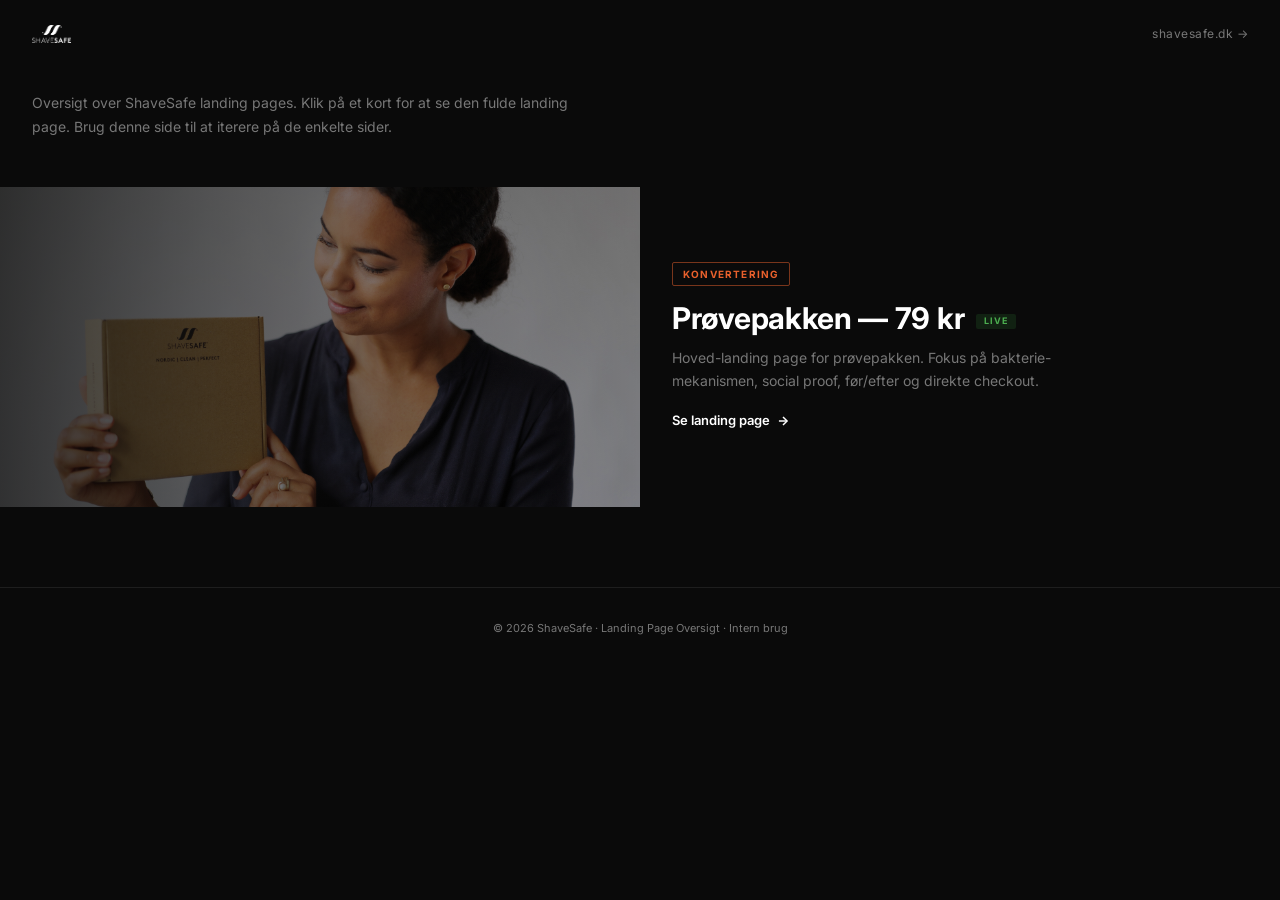
==== commit bf99bfe7: "Add landing page overview and move prøvepakke to subpage Replaces the root index.html with a dark-th" ====
--- a/index.html
+++ b/index.html
@@ -3,1173 +3,278 @@
 <head>
   <meta charset="UTF-8" />
   <meta name="viewport" content="width=device-width, initial-scale=1.0" />
-  <title>ShaveSafe Pr&oslash;vepakke &mdash; Barbering uden knopper</title>
-  <meta name="description" content="ShaveSafe Pr&oslash;vepakke. Patenteret barbergel der eliminerer bakterier under barberingen. Skraber + blade + gel for kun 79 kr." />
+  <title>ShaveSafe &mdash; Landing Pages</title>
   <link rel="preconnect" href="https://fonts.googleapis.com" />
   <link rel="preconnect" href="https://fonts.gstatic.com" crossorigin />
-  <link href="https://fonts.googleapis.com/css2?family=Playfair+Display:ital,wght@0,400;0,600;0,700;1,400&family=Inter:wght@300;400;500;600;700&display=swap" rel="stylesheet" />
+  <link href="https://fonts.googleapis.com/css2?family=Inter:wght@300;400;500;600;700;800&display=swap" rel="stylesheet" />
   <style>
     :root {
-      --black: #0a0a0a;
-      --body: #4a4a4a;
-      --muted: #8a8a8a;
-      --light: #f8f7f5;
-      --cream: #f2f0eb;
-      --border: #e8e6e1;
+      --bg: #0a0a0a;
+      --surface: #141414;
+      --border: #1e1e1e;
+      --text: #e0e0e0;
+      --muted: #777;
       --white: #fff;
-      --gold: #C9A84C;
-      --green: #2e7d32;
       --accent: #E8602C;
-      --accent-hover: #d44f1e;
-      --accent-glow: rgba(232, 96, 44, 0.15);
-      --max: 1100px;
-      --narrow: 640px;
-      --radius: 10px;
-    }
+      --accent-dim: rgba(232, 96, 44, 0.5);
+    }
+
     * { box-sizing: border-box; margin: 0; padding: 0; }
     html { scroll-behavior: smooth; }
     body {
       font-family: 'Inter', -apple-system, sans-serif;
       font-size: 15px;
-      line-height: 1.7;
-      color: var(--body);
-      background: var(--white);
+      line-height: 1.6;
+      color: var(--text);
+      background: var(--bg);
       -webkit-font-smoothing: antialiased;
-      overflow-x: hidden;
     }
     img { max-width: 100%; height: auto; display: block; }
-    h1, h2, h3 { font-family: 'Playfair Display', serif; color: var(--black); }
-    .container { max-width: var(--max); margin: 0 auto; padding: 0 24px; }
-
-    /* ── ANNOUNCEMENT ── */
-    .announcement {
-      background: var(--black);
-      color: rgba(255,255,255,0.9);
-      text-align: center;
-      padding: 11px 16px;
-      font-size: 11px;
-      font-weight: 500;
-      letter-spacing: 0.08em;
-      text-transform: uppercase;
-    }
 
     /* ── HEADER ── */
     .header {
-      padding: 16px 24px;
+      padding: 24px 32px;
       display: flex;
-      justify-content: center;
-      border-bottom: 1px solid var(--border);
-      background: var(--white);
-      position: sticky;
-      top: 0;
-      z-index: 50;
-    }
-    .header img { height: 20px; }
-
-    /* ── HERO ── */
-    .hero {
+      align-items: center;
+      justify-content: space-between;
+    }
+    .header img { height: 18px; filter: brightness(10); }
+    .header-nav {
+      font-size: 12px;
+      color: var(--muted);
+      letter-spacing: 0.04em;
+    }
+    .header-nav a {
+      color: var(--muted);
+      text-decoration: none;
+      transition: color 0.2s;
+    }
+    .header-nav a:hover { color: var(--white); }
+
+    /* ── INTRO ── */
+    .intro {
+      max-width: 720px;
+      padding: 24px 32px 48px;
+    }
+    .intro p {
+      font-size: 14px;
+      color: var(--muted);
+      line-height: 1.7;
+      max-width: 560px;
+    }
+
+    /* ── CARDS ── */
+    .cards {
+      display: flex;
+      flex-direction: column;
+      gap: 2px;
+      padding: 0 0 80px;
+    }
+
+    .card {
+      position: relative;
       display: grid;
       grid-template-columns: 1fr;
-      max-width: var(--max);
-      margin: 0 auto;
+      min-height: 280px;
+      overflow: hidden;
+      text-decoration: none;
+      color: var(--white);
     }
     @media (min-width: 768px) {
-      .hero { grid-template-columns: 1.1fr 0.9fr; min-height: 620px; }
-    }
-    .hero-img {
+      .card {
+        grid-template-columns: 1fr 1fr;
+        min-height: 320px;
+      }
+    }
+
+    .card-img {
       position: relative;
       overflow: hidden;
-      min-height: 56vh;
-      background: var(--cream);
-    }
-    @media (min-width: 768px) {
-      .hero-img { min-height: auto; }
-    }
-    .hero-img img {
+      min-height: 220px;
+    }
+    .card-img img {
       width: 100%;
       height: 100%;
       object-fit: cover;
       position: absolute;
       top: 0; left: 0;
-    }
-    .hero-img::after {
+      transition: transform 0.5s ease, filter 0.5s ease;
+      filter: brightness(0.7);
+    }
+    .card:hover .card-img img {
+      transform: scale(1.03);
+      filter: brightness(0.85);
+    }
+    .card-img::after {
       content: '';
       position: absolute;
-      bottom: 0; left: 0; right: 0;
-      height: 120px;
-      background: linear-gradient(to top, rgba(255,255,255,0.4), transparent);
+      inset: 0;
+      background: linear-gradient(to right, rgba(10,10,10,0.7) 0%, transparent 100%);
       pointer-events: none;
     }
-    @media (min-width: 768px) {
-      .hero-img::after { display: none; }
-    }
-    .hero-badge {
-      position: absolute;
-      top: 20px; left: 20px;
-      background: var(--white);
-      border-radius: 50px;
-      padding: 6px 14px;
-      font-size: 11px;
-      font-weight: 600;
-      color: var(--black);
-      letter-spacing: 0.02em;
-      box-shadow: 0 2px 12px rgba(0,0,0,0.08);
-      z-index: 2;
-      display: flex;
-      align-items: center;
-      gap: 5px;
-    }
-    .hero-badge svg { width: 13px; height: 13px; fill: var(--gold); }
-    .hero-content {
+    @media (max-width: 767px) {
+      .card-img::after {
+        background: linear-gradient(to bottom, transparent 30%, rgba(10,10,10,0.85) 100%);
+      }
+    }
+
+    .card-content {
       display: flex;
       flex-direction: column;
       justify-content: center;
-      padding: 40px 28px 48px;
-    }
-    @media (min-width: 768px) {
-      .hero-content { padding: 56px 52px; }
-    }
-    .hero-eyebrow {
-      font-size: 11px;
-      text-transform: uppercase;
-      letter-spacing: 0.14em;
-      color: var(--accent);
-      font-weight: 600;
-      margin-bottom: 14px;
-    }
-    .hero h1 {
-      font-size: clamp(28px, 5.5vw, 44px);
-      font-weight: 400;
-      line-height: 1.1;
-      margin-bottom: 18px;
-      letter-spacing: -0.01em;
-    }
-    .hero h1 em { font-style: italic; }
-    .hero-desc {
-      font-size: 15px;
-      line-height: 1.7;
-      margin-bottom: 20px;
-      max-width: 400px;
-    }
-    .hero-desc strong { color: var(--black); }
-    .hero-social-proof {
-      display: flex;
-      align-items: center;
-      gap: 12px;
-      padding: 14px 0;
-      margin-bottom: 20px;
-      border-top: 1px solid var(--border);
-      border-bottom: 1px solid var(--border);
-    }
-    .hero-social-proof .avatars {
-      display: flex;
-    }
-    .hero-social-proof .avatar {
-      width: 28px; height: 28px;
-      border-radius: 50%;
-      background: var(--cream);
-      border: 2px solid var(--white);
-      margin-left: -8px;
-      display: flex;
-      align-items: center;
-      justify-content: center;
+      padding: 40px 32px;
+      background: var(--bg);
+      position: relative;
+      z-index: 2;
+    }
+    @media (max-width: 767px) {
+      .card-content {
+        position: absolute;
+        bottom: 0; left: 0; right: 0;
+        background: transparent;
+        padding: 24px;
+      }
+    }
+
+    .card-tag {
+      display: inline-block;
       font-size: 10px;
       font-weight: 700;
-      color: var(--body);
-    }
-    .hero-social-proof .avatar:first-child { margin-left: 0; }
-    .hero-social-proof .proof-text {
-      font-size: 12px;
-      color: var(--body);
-      line-height: 1.4;
-    }
-    .hero-social-proof .proof-text strong { color: var(--black); }
-    .hero-price {
-      display: flex;
-      align-items: baseline;
-      gap: 10px;
-      margin-bottom: 20px;
-    }
-    .hero-price .price {
-      font-family: 'Playfair Display', serif;
-      font-size: 34px;
+      text-transform: uppercase;
+      letter-spacing: 0.12em;
+      color: var(--accent);
+      border: 1px solid var(--accent-dim);
+      padding: 3px 10px;
+      border-radius: 2px;
+      margin-bottom: 14px;
+      width: fit-content;
+    }
+
+    .card-title {
+      font-size: clamp(22px, 3vw, 30px);
       font-weight: 700;
-      color: var(--black);
-    }
-    .hero-price .price-original {
-      font-size: 16px;
-      color: var(--muted);
-      text-decoration: line-through;
-    }
-    .hero-price .tag {
-      font-size: 11px;
-      font-weight: 600;
-      color: var(--green);
-      background: #e8f5e9;
-      padding: 3px 10px;
-      border-radius: 50px;
-    }
-    .cta-btn {
+      line-height: 1.2;
+      margin-bottom: 10px;
+      letter-spacing: -0.01em;
+    }
+
+    .card-desc {
+      font-size: 14px;
+      color: var(--muted);
+      line-height: 1.65;
+      margin-bottom: 18px;
+      max-width: 400px;
+    }
+
+    .card-link {
       display: inline-flex;
       align-items: center;
-      justify-content: center;
-      gap: 8px;
-      background: var(--accent);
+      gap: 6px;
+      font-size: 13px;
+      font-weight: 600;
       color: var(--white);
-      font-size: 15px;
-      font-weight: 600;
-      padding: 17px 40px;
-      border-radius: 50px;
       text-decoration: none;
-      text-align: center;
-      transition: all 0.25s cubic-bezier(0.4, 0, 0.2, 1);
-      border: none;
-      cursor: pointer;
-      box-shadow: 0 4px 16px var(--accent-glow);
-    }
-    .cta-btn:hover { background: var(--accent-hover); transform: translateY(-2px); box-shadow: 0 6px 24px var(--accent-glow); }
-    .cta-btn svg { width: 16px; height: 16px; stroke: currentColor; stroke-width: 2.5; fill: none; }
-    .hero-meta {
-      margin-top: 16px;
-      font-size: 12px;
-      color: var(--muted);
-      line-height: 1.6;
-    }
-
-    /* ── PRESS BAR ── */
-    .press-bar {
-      padding: 28px 24px;
-      border-bottom: 1px solid var(--border);
-      background: var(--white);
-    }
-    .press-label {
-      text-align: center;
-      font-size: 10px;
-      text-transform: uppercase;
-      letter-spacing: 0.16em;
-      color: var(--muted);
-      margin-bottom: 18px;
-      font-weight: 500;
-    }
-    .press-logos {
-      display: flex;
-      justify-content: center;
-      align-items: center;
-      gap: 24px;
-      flex-wrap: wrap;
-      max-width: 750px;
-      margin: 0 auto;
-    }
-    .press-logos img {
-      height: 18px;
-      opacity: 0.35;
-      filter: grayscale(100%);
-      transition: opacity 0.3s;
-    }
-    .press-logos img:hover { opacity: 0.7; }
-
-    /* ── ICON BAR ── */
-    .icon-bar {
-      padding: 44px 24px;
-      background: var(--light);
-      border-bottom: 1px solid var(--border);
-    }
-    .icon-grid {
-      display: grid;
-      grid-template-columns: repeat(2, 1fr);
-      gap: 20px;
-      max-width: 660px;
-      margin: 0 auto;
-    }
-    @media (min-width: 640px) {
-      .icon-grid { grid-template-columns: repeat(4, 1fr); }
-    }
-    .icon-item { text-align: center; }
-    .icon-item img {
-      width: 64px; height: 64px;
-      margin: 0 auto 10px;
-      object-fit: contain;
-    }
-    .icon-item p {
-      font-size: 11px;
-      font-weight: 600;
-      color: var(--black);
-      line-height: 1.35;
-      text-transform: uppercase;
-      letter-spacing: 0.04em;
-    }
-
-    /* ── SECTION SHARED ── */
-    .section { padding: 88px 24px; }
-    .section-eyebrow {
-      font-size: 11px;
-      text-transform: uppercase;
-      letter-spacing: 0.14em;
+      transition: gap 0.25s ease, color 0.25s ease;
+    }
+    .card:hover .card-link {
+      gap: 10px;
       color: var(--accent);
-      font-weight: 600;
-      margin-bottom: 12px;
-    }
-    .section h2 {
-      font-size: clamp(26px, 4.5vw, 40px);
-      font-weight: 400;
-      line-height: 1.15;
-      margin-bottom: 20px;
-      letter-spacing: -0.01em;
-    }
-
-    /* ── SPLIT SECTION ── */
-    .split {
-      display: grid;
-      grid-template-columns: 1fr;
-      gap: 40px;
-      align-items: center;
-      max-width: var(--max);
-      margin: 0 auto;
-    }
-    @media (min-width: 768px) {
-      .split { grid-template-columns: 1fr 1fr; gap: 72px; }
-      .split.reverse .split-img { order: 2; }
-      .split.reverse .split-text { order: 1; }
-    }
-    .split-img {
-      border-radius: var(--radius);
-      overflow: hidden;
-      aspect-ratio: 4/3;
-      background: var(--cream);
-    }
-    .split-img img {
-      width: 100%; height: 100%;
-      object-fit: cover;
-    }
-    .split-text p {
-      font-size: 15px;
-      line-height: 1.8;
-      margin-bottom: 16px;
-    }
-    .callout-box {
-      background: var(--light);
-      border-left: 3px solid var(--accent);
-      border-radius: 0 var(--radius) var(--radius) 0;
-      padding: 18px 20px;
-      margin-top: 8px;
-    }
-    .callout-box p {
-      font-size: 14px;
-      font-weight: 500;
-      color: var(--black);
-      margin: 0;
-      line-height: 1.6;
-    }
-
-    /* ── STATS ── */
-    .stats-section {
-      padding: 88px 24px;
-      background: var(--light);
-    }
-    .stats-grid {
-      display: grid;
-      grid-template-columns: 1fr;
-      gap: 40px;
-      align-items: center;
-      max-width: var(--max);
-      margin: 0 auto;
-    }
-    @media (min-width: 768px) {
-      .stats-grid { grid-template-columns: 1fr 1fr; gap: 64px; }
-    }
-    .stats-numbers {
-      display: flex;
-      flex-direction: column;
-      gap: 28px;
-    }
-    .stat {
-      display: flex;
-      align-items: baseline;
-      gap: 16px;
-    }
-    .stat-num {
-      font-family: 'Playfair Display', serif;
-      font-size: 48px;
-      font-weight: 700;
-      color: var(--black);
-      line-height: 1;
-      flex-shrink: 0;
-    }
-    .stat-label {
-      font-size: 14px;
-      color: var(--body);
-      line-height: 1.5;
-    }
-    .stats-img {
-      border-radius: var(--radius);
-      overflow: hidden;
-      aspect-ratio: 3/4;
-      background: var(--cream);
-    }
-    .stats-img img {
-      width: 100%; height: 100%;
-      object-fit: cover;
-    }
-
-    /* ── BEFORE / AFTER ── */
-    .ba-section {
-      padding: 88px 24px;
-      background: var(--white);
-    }
-    .ba-section h2 {
-      text-align: center;
-      font-size: clamp(26px, 4.5vw, 40px);
-      font-weight: 400;
-      margin-bottom: 8px;
-    }
-    .ba-sub {
-      text-align: center;
-      color: var(--muted);
-      font-size: 14px;
-      margin-bottom: 40px;
-    }
-    .ba-wrapper {
-      max-width: 640px;
-      margin: 0 auto;
-      position: relative;
-    }
-    .ba-image {
-      border-radius: var(--radius);
-      overflow: hidden;
-      box-shadow: 0 8px 40px rgba(0,0,0,0.08);
-    }
-    .ba-image img { width: 100%; display: block; }
-    .ba-caption {
-      text-align: center;
-      margin-top: 20px;
-      font-size: 13px;
-      color: var(--muted);
-      font-style: italic;
-    }
-    .ba-caption strong { color: var(--black); font-style: normal; }
-
-    /* ── HOW IT WORKS ── */
-    .how-section {
-      padding: 88px 24px;
-      background: var(--light);
-    }
-    .how-inner { max-width: var(--narrow); margin: 0 auto; }
-    .how-steps { display: flex; flex-direction: column; gap: 0; }
-    .how-step {
-      display: flex;
-      gap: 24px;
-      align-items: flex-start;
-      padding: 32px 0;
-      border-bottom: 1px solid var(--border);
-    }
-    .how-step:last-child { border-bottom: none; }
-    .how-num {
-      width: 44px; height: 44px;
-      border-radius: 50%;
-      background: var(--black);
-      color: var(--white);
-      font-family: 'Playfair Display', serif;
-      font-size: 17px;
-      font-weight: 700;
-      display: flex;
-      align-items: center;
-      justify-content: center;
-      flex-shrink: 0;
-    }
-    .how-text h3 {
-      font-size: 16px;
-      font-weight: 600;
-      margin-bottom: 4px;
-      font-family: 'Inter', sans-serif;
-      color: var(--black);
-    }
-    .how-text p { font-size: 14px; color: var(--body); line-height: 1.65; }
-
-    /* ── REVIEWS ── */
-    .reviews-section { padding: 88px 24px; overflow: hidden; }
-    .reviews-header { text-align: center; margin-bottom: 44px; }
-    .reviews-header h2 {
-      font-size: clamp(26px, 4.5vw, 40px);
-      font-weight: 400;
-      margin-bottom: 12px;
-    }
-    .reviews-rating {
-      display: flex;
-      align-items: center;
-      justify-content: center;
-      gap: 8px;
-    }
-    .reviews-big {
-      font-family: 'Playfair Display', serif;
-      font-size: 28px;
-      font-weight: 700;
-      color: var(--black);
-    }
-    .reviews-stars { display: flex; gap: 2px; }
-    .reviews-stars svg { width: 16px; height: 16px; fill: var(--gold); }
-    .reviews-count { font-size: 13px; color: var(--muted); margin-top: 6px; }
-
-    .reviews-scroll {
-      display: flex;
-      gap: 16px;
-      overflow-x: auto;
-      scroll-snap-type: x mandatory;
-      -webkit-overflow-scrolling: touch;
-      padding: 4px 0 20px;
-      max-width: 1000px;
-      margin: 0 auto;
-      scrollbar-width: none;
-    }
-    .reviews-scroll::-webkit-scrollbar { display: none; }
-    @media (min-width: 900px) {
-      .reviews-scroll { overflow: visible; flex-wrap: wrap; justify-content: center; }
-    }
-
-    .review-card {
-      background: var(--white);
-      border: 1px solid var(--border);
-      border-radius: var(--radius);
-      padding: 24px;
-      flex: 0 0 300px;
-      scroll-snap-align: start;
-    }
-    @media (min-width: 900px) {
-      .review-card { flex: 0 0 calc(33.333% - 11px); }
-    }
-    .review-top {
-      display: flex;
-      align-items: center;
-      gap: 10px;
-      margin-bottom: 14px;
-    }
-    .review-avatar {
-      width: 36px; height: 36px;
-      border-radius: 50%;
-      background: var(--cream);
-      display: flex;
-      align-items: center;
-      justify-content: center;
-      font-weight: 700;
-      font-size: 13px;
-      color: var(--body);
-    }
-    .review-name { font-size: 13px; font-weight: 600; color: var(--black); }
-    .review-verified { font-size: 11px; color: var(--green); display: flex; align-items: center; gap: 3px; }
-    .review-verified svg { width: 11px; height: 11px; stroke: var(--green); stroke-width: 2.5; fill: none; }
-    .review-card-stars { display: flex; gap: 1px; margin-bottom: 12px; }
-    .review-card-stars svg { width: 12px; height: 12px; fill: var(--gold); }
-    .review-text { font-size: 14px; line-height: 1.65; color: var(--body); }
-    .review-text strong { color: var(--black); }
-
-    /* ── PRODUCT BOX ── */
-    .product-section {
-      padding: 88px 24px;
-      background: var(--light);
-    }
-    .product-box {
-      max-width: 480px;
-      margin: 0 auto;
-      background: var(--white);
-      border-radius: 16px;
-      padding: 40px 32px;
-      text-align: center;
-      box-shadow: 0 4px 24px rgba(0,0,0,0.06);
-    }
-    .product-box h2 {
-      font-size: 28px;
-      margin-bottom: 4px;
-    }
-    .product-sub {
-      color: var(--muted);
-      font-size: 14px;
-      margin-bottom: 28px;
-    }
-    .product-items {
-      text-align: left;
-      margin-bottom: 24px;
-    }
-    .product-item {
-      display: flex;
-      align-items: flex-start;
-      gap: 12px;
-      padding: 12px 0;
-      border-bottom: 1px solid var(--border);
-      font-size: 14px;
-      line-height: 1.5;
-    }
-    .product-item:last-child { border-bottom: none; }
-    .product-item svg {
-      width: 18px; height: 18px;
-      stroke: var(--green);
+    }
+    .card-link svg {
+      width: 14px;
+      height: 14px;
+      stroke: currentColor;
       stroke-width: 2.5;
       fill: none;
-      flex-shrink: 0;
-      margin-top: 1px;
-    }
-    .product-price-row {
-      display: flex;
-      align-items: baseline;
-      justify-content: center;
-      gap: 10px;
-      margin: 20px 0 4px;
-    }
-    .product-price {
-      font-family: 'Playfair Display', serif;
-      font-size: 40px;
+    }
+
+    .card + .card {
+      border-top: 1px solid var(--border);
+    }
+
+    /* ── STATUS BADGE ── */
+    .card-status {
+      display: inline-block;
+      font-size: 9px;
       font-weight: 700;
-      color: var(--black);
-    }
-    .product-price-og {
-      font-size: 18px;
-      color: var(--muted);
-      text-decoration: line-through;
-    }
-    .product-shipping {
-      font-size: 12px;
-      color: var(--muted);
-      margin-bottom: 20px;
-    }
-    .product-note {
-      font-size: 12px;
-      color: var(--muted);
-      margin-top: 16px;
-      line-height: 1.6;
-    }
-
-    /* ── GUARANTEE ── */
-    .guarantee-section {
-      padding: 64px 24px;
-      text-align: center;
-      background: var(--white);
-    }
-    .guarantee-inner {
-      max-width: 480px;
-      margin: 0 auto;
-    }
-    .guarantee-icon {
-      width: 48px; height: 48px;
-      margin: 0 auto 20px;
-      border-radius: 50%;
-      background: #e8f5e9;
-      display: flex;
-      align-items: center;
-      justify-content: center;
-    }
-    .guarantee-icon svg {
-      width: 24px; height: 24px;
-      stroke: var(--green);
-      stroke-width: 2;
-      fill: none;
-    }
-    .guarantee-section h3 {
-      font-size: 20px;
-      font-weight: 400;
-      margin-bottom: 10px;
-    }
-    .guarantee-section p {
-      font-size: 14px;
-      color: var(--body);
-      line-height: 1.7;
-    }
-
-    /* ── FAQ ── */
-    .faq-section { padding: 88px 24px; background: var(--light); }
-    .faq-inner { max-width: var(--narrow); margin: 0 auto; }
-    .faq-section h2 {
-      text-align: center;
-      font-size: clamp(24px, 4vw, 34px);
-      font-weight: 400;
-      margin-bottom: 40px;
-    }
-    .faq-item { border-bottom: 1px solid var(--border); }
-    .faq-item:first-child { border-top: 1px solid var(--border); }
-    .faq-q {
-      width: 100%; background: none; border: none;
-      padding: 20px 0; font-size: 14px; font-weight: 600;
-      color: var(--black); text-align: left; cursor: pointer;
-      display: flex; justify-content: space-between; align-items: center;
-      font-family: inherit; gap: 16px;
-      transition: color 0.2s;
-    }
-    .faq-q:hover { color: var(--accent); }
-    .faq-q svg { width: 18px; height: 18px; stroke: var(--muted); stroke-width: 1.5; fill: none; flex-shrink: 0; transition: transform 0.3s cubic-bezier(0.4, 0, 0.2, 1); }
-    .faq-q.open svg { transform: rotate(45deg); }
-    .faq-a {
-      max-height: 0; overflow: hidden;
-      transition: max-height 0.4s cubic-bezier(0.4, 0, 0.2, 1);
-      font-size: 14px; line-height: 1.75; color: var(--body);
-    }
-    .faq-a.open { max-height: 200px; padding-bottom: 20px; }
-
-    /* ── FINAL CTA ── */
-    .final-cta {
-      background: var(--black);
-      color: var(--white);
-      padding: 96px 24px;
-      text-align: center;
-      position: relative;
-      overflow: hidden;
-    }
-    .final-cta::before {
-      content: '';
-      position: absolute;
-      top: -50%; left: -50%;
-      width: 200%; height: 200%;
-      background: radial-gradient(ellipse at 50% 80%, rgba(232,96,44,0.08), transparent 50%);
-      pointer-events: none;
-    }
-    .final-cta h2 {
-      color: var(--white);
-      font-size: clamp(28px, 5vw, 44px);
-      font-weight: 400;
-      margin-bottom: 14px;
-      position: relative;
-    }
-    .final-cta p {
-      color: rgba(255,255,255,0.5);
-      font-size: 15px;
-      margin-bottom: 32px;
-      max-width: 400px;
-      margin-left: auto;
-      margin-right: auto;
-      position: relative;
-    }
-    .cta-btn-white {
-      display: inline-flex;
-      align-items: center;
-      gap: 8px;
-      background: var(--white);
-      color: var(--black);
-      font-size: 15px;
-      font-weight: 600;
-      padding: 17px 48px;
-      border-radius: 50px;
-      text-decoration: none;
-      transition: all 0.25s cubic-bezier(0.4, 0, 0.2, 1);
-      position: relative;
-    }
-    .cta-btn-white:hover { transform: translateY(-2px); box-shadow: 0 8px 32px rgba(255,255,255,0.15); }
-
-    footer {
+      text-transform: uppercase;
+      letter-spacing: 0.1em;
+      padding: 2px 8px;
+      border-radius: 2px;
+      margin-left: 12px;
+      vertical-align: middle;
+    }
+    .card-status.live {
+      background: rgba(46, 125, 50, 0.2);
+      color: #4caf50;
+    }
+    .card-status.draft {
+      background: rgba(255, 255, 255, 0.08);
+      color: var(--muted);
+    }
+
+    /* ── FOOTER ── */
+    .footer {
       border-top: 1px solid var(--border);
-      padding: 32px 24px;
+      padding: 32px;
       text-align: center;
       font-size: 11px;
       color: var(--muted);
     }
-
-    /* ── STICKY MOBILE ── */
-    .sticky-bar {
-      display: none;
-      position: fixed;
-      bottom: 0; left: 0; right: 0;
-      background: var(--white);
-      border-top: 1px solid var(--border);
-      padding: 10px 16px;
-      z-index: 100;
-      box-shadow: 0 -4px 20px rgba(0,0,0,0.08);
-      align-items: center;
-      gap: 12px;
-    }
-    .sticky-bar.visible { display: flex; }
-    .sticky-bar .sticky-info { flex: 1; }
-    .sticky-bar .sticky-name { font-size: 13px; font-weight: 600; color: var(--black); }
-    .sticky-bar .sticky-price { font-size: 12px; color: var(--muted); }
-    .sticky-bar .cta-btn { padding: 12px 24px; font-size: 13px; flex-shrink: 0; box-shadow: none; }
 
     /* ── ANIMATIONS ── */
     .reveal {
       opacity: 0;
-      transform: translateY(24px);
-      transition: opacity 0.7s cubic-bezier(0.4, 0, 0.2, 1), transform 0.7s cubic-bezier(0.4, 0, 0.2, 1);
-    }
-    .reveal.visible { opacity: 1; transform: none; }
-    .reveal-delay-1 { transition-delay: 0.1s; }
-    .reveal-delay-2 { transition-delay: 0.2s; }
-    .reveal-delay-3 { transition-delay: 0.3s; }
-
-    /* safe area for sticky bar */
-    body { padding-bottom: 80px; }
-    @media (min-width: 768px) { body { padding-bottom: 0; } }
-
+      transform: translateY(20px);
+      transition: opacity 0.6s ease, transform 0.6s ease;
+    }
+    .reveal.visible {
+      opacity: 1;
+      transform: none;
+    }
   </style>
 </head>
 <body>
 
-  <div class="announcement">GRATIS FRAGT &middot; PATENTERET BARBERGEL &middot; KLINISK TESTET</div>
-
   <header class="header">
-    <img src="img/logo-black.avif" alt="ShaveSafe" />
+    <img src="img/logo-white.avif" alt="ShaveSafe" />
+    <nav class="header-nav">
+      <a href="https://shavesafe.dk" target="_blank">shavesafe.dk &rarr;</a>
+    </nav>
   </header>
 
-  <!-- HERO -->
-  <section class="hero">
-    <div class="hero-img">
-      <img src="img/nana-hero.jpg" alt="Kvinde med ShaveSafe pakke" />
-      <div class="hero-badge">
-        <svg viewBox="0 0 24 24"><polygon points="12 2 15.09 8.26 22 9.27 17 14.14 18.18 21.02 12 17.77 5.82 21.02 7 14.14 2 9.27 8.91 8.26 12 2"/></svg>
-        4.8 / 5 stjerner
+  <div class="intro">
+    <p>Oversigt over ShaveSafe landing pages. Klik p&aring; et kort for at se den fulde landing page. Brug denne side til at iterere p&aring; de enkelte sider.</p>
+  </div>
+
+  <section class="cards">
+
+    <!-- Card 1: Prøvepakke -->
+    <a href="pages/provepakke/" class="card reveal">
+      <div class="card-img">
+        <img src="img/nana-hero.jpg" alt="ShaveSafe Pr&oslash;vepakke" />
       </div>
-    </div>
-    <div class="hero-content">
-      <div class="hero-eyebrow">ShaveSafe Pr&oslash;vepakke</div>
-      <h1><em>Barbering uden<br/>knopper, kl&oslash;e og<br/>indgroede h&aring;r.</em></h1>
-      <p class="hero-desc">Danmarks eneste gel der eliminerer bakterier <strong>under</strong> barberingen &mdash; s&aring; din hud slipper for at reagere bagefter.</p>
-
-      <div class="hero-social-proof">
-        <div class="avatars">
-          <div class="avatar">M</div>
-          <div class="avatar">L</div>
-          <div class="avatar">K</div>
-          <div class="avatar">S</div>
-        </div>
-        <div class="proof-text"><strong>94% oplever f&aelig;rre knopper</strong><br/>efter blot 1&ndash;2 barberinger</div>
+      <div class="card-content">
+        <div class="card-tag">Konvertering</div>
+        <h2 class="card-title">Pr&oslash;vepakken &mdash; 79 kr<span class="card-status live">Live</span></h2>
+        <p class="card-desc">Hoved-landing page for pr&oslash;vepakken. Fokus p&aring; bakterie-mekanismen, social proof, f&oslash;r/efter og direkte checkout.</p>
+        <span class="card-link">Se landing page <svg viewBox="0 0 24 24"><line x1="5" y1="12" x2="19" y2="12"/><polyline points="12 5 19 12 12 19"/></svg></span>
       </div>
-
-      <div class="hero-price">
-        <span class="price">79 kr</span>
-        <span class="price-original">185 kr</span>
-        <span class="tag">Spar 57%</span>
-      </div>
-
-      <a href="https://shavesafe.dk/collections/provepakke" class="cta-btn">
-        Bestil pr&oslash;vepakken
-        <svg viewBox="0 0 24 24"><line x1="5" y1="12" x2="19" y2="12"/><polyline points="12 5 19 12 12 19"/></svg>
-      </a>
-      <p class="hero-meta">Skraber + blad + 50 ml gel &middot; Gratis fragt &middot; Opsig n&aring;r som helst</p>
-    </div>
+    </a>
+
   </section>
 
-  <!-- PRESS LOGOS -->
-  <div class="press-bar">
-    <div class="press-label">Set i danske medier</div>
-    <div class="press-logos">
-      <img src="img/berlingske-logo.avif" alt="Berlingske" />
-      <img src="img/borsen-logo.avif" alt="B&oslash;rsen" />
-      <img src="img/dr-dk-logo.webp" alt="DR" />
-      <img src="img/elle-logo.avif" alt="Elle" />
-      <img src="img/eurowoman-logo.avif" alt="Eurowoman" />
-      <img src="img/ekstra-bladet-logo.avif" alt="Ekstra Bladet" />
-      <img src="img/iform-logo.avif" alt="iForm" />
-      <img src="img/loevens-hule-logo.avif" alt="L&oslash;vens Hule" />
-    </div>
-  </div>
-
-  <!-- ICON BAR -->
-  <div class="icon-bar">
-    <div class="icon-grid">
-      <div class="icon-item reveal">
-        <img src="img/icon-1.avif" alt="Patenteret" />
-        <p>Patenteret<br/>barbergel</p>
-      </div>
-      <div class="icon-item reveal reveal-delay-1">
-        <img src="img/icon-2.avif" alt="Klinisk testet" />
-        <p>Klinisk<br/>testet</p>
-      </div>
-      <div class="icon-item reveal reveal-delay-2">
-        <img src="img/icon-3.avif" alt="Parfumefri" />
-        <p>Parfumefri &amp;<br/>parabenfri</p>
-      </div>
-      <div class="icon-item reveal reveal-delay-3">
-        <img src="img/icon-4.avif" alt="Dansk" />
-        <p>Dansk<br/>udviklet</p>
-      </div>
-    </div>
-  </div>
-
-  <!-- THE PROBLEM / MECHANISM -->
-  <section class="section">
-    <div class="split reveal">
-      <div class="split-img">
-        <img src="img/razor-closeup.jpg" alt="ShaveSafe skraber n&aelig;rbillede" />
-      </div>
-      <div class="split-text">
-        <div class="section-eyebrow">Hvorfor f&aring;r du knopper?</div>
-        <h2>Det er ikke din hud.<br/>Det er bakterier.</h2>
-        <p>Bladet laver mikroskopiske snit. Bakterier tr&aelig;nger ind inden for sekunder. Din krop reagerer med r&oslash;dme, knopper og kl&oslash;e.</p>
-        <div class="callout-box">
-          <p>ShaveSafe er det eneste produkt der eliminerer bakterier <strong>under</strong> selve barberingen &mdash; ikke efter.</p>
-        </div>
-      </div>
-    </div>
-  </section>
-
-  <!-- STATS -->
-  <section class="stats-section">
-    <div class="stats-grid">
-      <div>
-        <div class="section-eyebrow reveal">Klinisk dokumenteret</div>
-        <h2 class="reveal" style="font-size:clamp(24px,4vw,36px);font-weight:400;margin-bottom:28px;">Resultater du kan m&aelig;rke fra f&oslash;rste barbering.</h2>
-        <div class="stats-numbers reveal">
-          <div class="stat">
-            <span class="stat-num">94%</span>
-            <span class="stat-label">oplever f&aelig;rre knopper efter blot 1&ndash;2 barberinger</span>
-          </div>
-          <div class="stat">
-            <span class="stat-num">92%</span>
-            <span class="stat-label">ville anbefale ShaveSafe til en veninde</span>
-          </div>
-          <div class="stat">
-            <span class="stat-num">89%</span>
-            <span class="stat-label">f&oslash;ler sig mere selvsikre efter brug</span>
-          </div>
-        </div>
-      </div>
-      <div class="stats-img reveal">
-        <img src="img/razor-closeup.jpg" alt="ShaveSafe produkt" />
-      </div>
-    </div>
-  </section>
-
-  <!-- DERMATOLOGIST APPROVED -->
-  <section class="section" style="background:var(--white);">
-    <div class="split reverse reveal">
-      <div class="split-img" style="aspect-ratio:3/4;background:linear-gradient(160deg, #d0d0d0 0%, #e8e8e8 50%, #d4d4d4 100%);display:flex;align-items:center;justify-content:center;">
-        <svg viewBox="0 0 24 24" style="width:80px;height:80px;stroke:#aaa;stroke-width:1;fill:none;"><path d="M20 21v-2a4 4 0 0 0-4-4H8a4 4 0 0 0-4 4v2"/><circle cx="12" cy="7" r="4"/></svg>
-      </div>
-      <div class="split-text">
-        <div class="section-eyebrow">Dermatolog-godkendt</div>
-        <h2>Udviklet med hudl&aelig;ger</h2>
-        <p>&ldquo;Langt de fleste barberings&shy;problemer skyldes bakterier, der tr&aelig;nger ind i huden under selve barberingen. ShaveSafe er det eneste produkt, jeg har set, der l&oslash;ser problemet ved r&oslash;dden &mdash; ikke blot symptomerne bagefter.&rdquo;</p>
-        <p>&ldquo;Jeg anbefaler det til alle mine patienter med tilbagevendende razor bumps og follikulitis i bikinilinjen.&rdquo;</p>
-        <p style="margin-top:20px;margin-bottom:0;"><strong style="color:var(--black);font-size:14px;">Dr. Henrik M&oslash;ller</strong><br/><span style="font-size:13px;color:var(--muted);">Speciall&aelig;ge i dermatologi</span></p>
-      </div>
-    </div>
-  </section>
-
-  <!-- UNIQUE FORMULA / SILVER CITODERM -->
-  <section class="section" style="background:var(--light);">
-    <div class="split reveal">
-      <div class="split-text">
-        <div class="section-eyebrow">Vores unikke formel</div>
-        <h2>Patenteret antibakteriel teknologi</h2>
-        <p>ShaveSafe-gel'en indeholder en <strong style="color:var(--black);">patenteret aktiv ingrediens</strong> der danner et usynligt, antibakterielt skjold p&aring; huden under barberingen.</p>
-        <p>Teknologien er udviklet i Danmark og klinisk testet. Den eliminerer de bakterier, der for&aring;rsager knopper, kl&oslash;e og indgroede h&aring;r &mdash; uden parfume, parabener eller irriterende tilsætningsstoffer.</p>
-        <div style="display:flex;gap:20px;margin-top:20px;flex-wrap:wrap;">
-          <span style="display:flex;align-items:center;gap:6px;font-size:13px;color:var(--body);font-weight:500;"><svg viewBox="0 0 24 24" style="width:16px;height:16px;stroke:var(--green);stroke-width:2.5;fill:none;"><polyline points="20 6 9 17 4 12"/></svg> Parfumefri</span>
-          <span style="display:flex;align-items:center;gap:6px;font-size:13px;color:var(--body);font-weight:500;"><svg viewBox="0 0 24 24" style="width:16px;height:16px;stroke:var(--green);stroke-width:2.5;fill:none;"><polyline points="20 6 9 17 4 12"/></svg> Parabenfri</span>
-          <span style="display:flex;align-items:center;gap:6px;font-size:13px;color:var(--body);font-weight:500;"><svg viewBox="0 0 24 24" style="width:16px;height:16px;stroke:var(--green);stroke-width:2.5;fill:none;"><polyline points="20 6 9 17 4 12"/></svg> Klinisk testet</span>
-        </div>
-      </div>
-      <div class="split-img" style="aspect-ratio:1;background:linear-gradient(145deg, #c0c0c0 0%, #e0e0e0 30%, #a8a8a8 60%, #d0d0d0 100%);display:flex;align-items:center;justify-content:center;flex-direction:column;gap:10px;">
-        <svg viewBox="0 0 24 24" style="width:64px;height:64px;stroke:#888;stroke-width:1;fill:none;"><path d="M10 2v7.527a2 2 0 0 1-.211.896L4.72 20.55a1 1 0 0 0 .9 1.45h12.76a1 1 0 0 0 .9-1.45l-5.069-10.127A2 2 0 0 1 14 9.527V2"/><line x1="8.5" y1="2" x2="15.5" y2="2"/></svg>
-        <span style="font-size:11px;font-weight:600;text-transform:uppercase;letter-spacing:0.1em;color:#666;">Silver Citoderm&trade;</span>
-      </div>
-    </div>
-  </section>
-
-  <!-- BEFORE / AFTER -->
-  <section class="ba-section">
-    <div class="section-eyebrow reveal" style="text-align:center;">Rigtige resultater</div>
-    <h2 class="reveal">F&oslash;r &amp; efter ShaveSafe</h2>
-    <p class="ba-sub reveal">Reelle billeder fra rigtige kunder.</p>
-    <div class="ba-wrapper reveal">
-      <div class="ba-image">
-        <img src="img/before-after.jpg" alt="F&oslash;r og efter ShaveSafe &mdash; bikinilinjen" />
-      </div>
-      <p class="ba-caption"><strong>Nana, 28</strong> &mdash; F&oslash;r: 10. april &middot; Efter: 24. maj</p>
-    </div>
-  </section>
-
-  <!-- HOW IT WORKS -->
-  <section class="how-section">
-    <div class="how-inner">
-      <div class="section-eyebrow reveal" style="text-align:center;">S&aring;dan virker det</div>
-      <h2 class="reveal" style="text-align:center;font-size:clamp(24px,4vw,34px);font-weight:400;margin-bottom:40px;">3 trin. 5 minutter.</h2>
-      <div class="how-steps">
-        <div class="how-step reveal">
-          <div class="how-num">1</div>
-          <div class="how-text">
-            <h3>P&aring;f&oslash;r gel'en</h3>
-            <p>Den patenterede gel danner et antibakterielt lag p&aring; huden, inden bladet r&oslash;rer dig.</p>
-          </div>
-        </div>
-        <div class="how-step reveal reveal-delay-1">
-          <div class="how-num">2</div>
-          <div class="how-text">
-            <h3>Barber som normalt</h3>
-            <p>Brug skraberen med 5+1 blade i svensk st&aring;l. Gel'en beskytter hvert mikrosnit.</p>
-          </div>
-        </div>
-        <div class="how-step reveal reveal-delay-2">
-          <div class="how-num">3</div>
-          <div class="how-text">
-            <h3>F&aelig;rdig</h3>
-            <p>Ingen bakterier, ingen inflammation. Glat hud &mdash; ogs&aring; dagen efter.</p>
-          </div>
-        </div>
-      </div>
-    </div>
-  </section>
-
-  <!-- REVIEWS -->
-  <section class="reviews-section">
-    <div class="reviews-header reveal">
-      <div class="section-eyebrow">Kundeanmeldelser</div>
-      <h2>Det siger vores kunder</h2>
-      <div class="reviews-rating">
-        <span class="reviews-big">4.8</span>
-        <div class="reviews-stars">
-          <svg viewBox="0 0 24 24"><polygon points="12 2 15.09 8.26 22 9.27 17 14.14 18.18 21.02 12 17.77 5.82 21.02 7 14.14 2 9.27 8.91 8.26 12 2"/></svg>
-          <svg viewBox="0 0 24 24"><polygon points="12 2 15.09 8.26 22 9.27 17 14.14 18.18 21.02 12 17.77 5.82 21.02 7 14.14 2 9.27 8.91 8.26 12 2"/></svg>
-          <svg viewBox="0 0 24 24"><polygon points="12 2 15.09 8.26 22 9.27 17 14.14 18.18 21.02 12 17.77 5.82 21.02 7 14.14 2 9.27 8.91 8.26 12 2"/></svg>
-          <svg viewBox="0 0 24 24"><polygon points="12 2 15.09 8.26 22 9.27 17 14.14 18.18 21.02 12 17.77 5.82 21.02 7 14.14 2 9.27 8.91 8.26 12 2"/></svg>
-          <svg viewBox="0 0 24 24"><polygon points="12 2 15.09 8.26 22 9.27 17 14.14 18.18 21.02 12 17.77 5.82 21.02 7 14.14 2 9.27 8.91 8.26 12 2"/></svg>
-        </div>
-      </div>
-      <div class="reviews-count">Baseret p&aring; 49 anmeldelser</div>
-    </div>
-
-    <div class="reviews-scroll">
-      <div class="review-card reveal">
-        <div class="review-top">
-          <div class="review-avatar">M</div>
-          <div><div class="review-name">Maria S.</div><div class="review-verified"><svg viewBox="0 0 24 24"><polyline points="20 6 9 17 4 12"/></svg> Verificeret k&oslash;b</div></div>
-        </div>
-        <div class="review-card-stars"><svg viewBox="0 0 24 24"><polygon points="12 2 15.09 8.26 22 9.27 17 14.14 18.18 21.02 12 17.77 5.82 21.02 7 14.14 2 9.27 8.91 8.26 12 2"/></svg><svg viewBox="0 0 24 24"><polygon points="12 2 15.09 8.26 22 9.27 17 14.14 18.18 21.02 12 17.77 5.82 21.02 7 14.14 2 9.27 8.91 8.26 12 2"/></svg><svg viewBox="0 0 24 24"><polygon points="12 2 15.09 8.26 22 9.27 17 14.14 18.18 21.02 12 17.77 5.82 21.02 7 14.14 2 9.27 8.91 8.26 12 2"/></svg><svg viewBox="0 0 24 24"><polygon points="12 2 15.09 8.26 22 9.27 17 14.14 18.18 21.02 12 17.77 5.82 21.02 7 14.14 2 9.27 8.91 8.26 12 2"/></svg><svg viewBox="0 0 24 24"><polygon points="12 2 15.09 8.26 22 9.27 17 14.14 18.18 21.02 12 17.77 5.82 21.02 7 14.14 2 9.27 8.91 8.26 12 2"/></svg></div>
-        <p class="review-text">K&aelig;mpet med knopper i bikinilinjen i over 10 &aring;r. <strong>ShaveSafe er det f&oslash;rste der faktisk virker.</strong></p>
-      </div>
-      <div class="review-card reveal reveal-delay-1">
-        <div class="review-top">
-          <div class="review-avatar">L</div>
-          <div><div class="review-name">Louise K.</div><div class="review-verified"><svg viewBox="0 0 24 24"><polyline points="20 6 9 17 4 12"/></svg> Verificeret k&oslash;b</div></div>
-        </div>
-        <div class="review-card-stars"><svg viewBox="0 0 24 24"><polygon points="12 2 15.09 8.26 22 9.27 17 14.14 18.18 21.02 12 17.77 5.82 21.02 7 14.14 2 9.27 8.91 8.26 12 2"/></svg><svg viewBox="0 0 24 24"><polygon points="12 2 15.09 8.26 22 9.27 17 14.14 18.18 21.02 12 17.77 5.82 21.02 7 14.14 2 9.27 8.91 8.26 12 2"/></svg><svg viewBox="0 0 24 24"><polygon points="12 2 15.09 8.26 22 9.27 17 14.14 18.18 21.02 12 17.77 5.82 21.02 7 14.14 2 9.27 8.91 8.26 12 2"/></svg><svg viewBox="0 0 24 24"><polygon points="12 2 15.09 8.26 22 9.27 17 14.14 18.18 21.02 12 17.77 5.82 21.02 7 14.14 2 9.27 8.91 8.26 12 2"/></svg><svg viewBox="0 0 24 24"><polygon points="12 2 15.09 8.26 22 9.27 17 14.14 18.18 21.02 12 17.77 5.82 21.02 7 14.14 2 9.27 8.91 8.26 12 2"/></svg></div>
-        <p class="review-text"><strong>I &aring;r har jeg kunnet g&aring; i bikini uden at bekymre mig.</strong> Det lyder som en lille ting, men for mig er det k&aelig;mpestort.</p>
-      </div>
-      <div class="review-card reveal reveal-delay-2">
-        <div class="review-top">
-          <div class="review-avatar">S</div>
-          <div><div class="review-name">Sofie A.</div><div class="review-verified"><svg viewBox="0 0 24 24"><polyline points="20 6 9 17 4 12"/></svg> Verificeret k&oslash;b</div></div>
-        </div>
-        <div class="review-card-stars"><svg viewBox="0 0 24 24"><polygon points="12 2 15.09 8.26 22 9.27 17 14.14 18.18 21.02 12 17.77 5.82 21.02 7 14.14 2 9.27 8.91 8.26 12 2"/></svg><svg viewBox="0 0 24 24"><polygon points="12 2 15.09 8.26 22 9.27 17 14.14 18.18 21.02 12 17.77 5.82 21.02 7 14.14 2 9.27 8.91 8.26 12 2"/></svg><svg viewBox="0 0 24 24"><polygon points="12 2 15.09 8.26 22 9.27 17 14.14 18.18 21.02 12 17.77 5.82 21.02 7 14.14 2 9.27 8.91 8.26 12 2"/></svg><svg viewBox="0 0 24 24"><polygon points="12 2 15.09 8.26 22 9.27 17 14.14 18.18 21.02 12 17.77 5.82 21.02 7 14.14 2 9.27 8.91 8.26 12 2"/></svg><svg viewBox="0 0 24 24"><polygon points="12 2 15.09 8.26 22 9.27 17 14.14 18.18 21.02 12 17.77 5.82 21.02 7 14.14 2 9.27 8.91 8.26 12 2"/></svg></div>
-        <p class="review-text">Skeptisk i starten. <strong>Efter 2 barberinger var knopperne v&aelig;k.</strong> Helt v&aelig;k.</p>
-      </div>
-    </div>
-  </section>
-
-  <!-- PRODUCT BOX -->
-  <section class="product-section">
-    <div class="product-box reveal">
-      <div class="section-eyebrow">Komplet s&aelig;t</div>
-      <h2>Pr&oslash;vepakken</h2>
-      <p class="product-sub">Alt du beh&oslash;ver for at opleve forskellen.</p>
-      <div class="product-items">
-        <div class="product-item">
-          <svg viewBox="0 0 24 24"><polyline points="20 6 9 17 4 12"/></svg>
-          <span><strong>Patenteret barbergel</strong> (50 ml) &mdash; eliminerer bakterier under barberingen</span>
-        </div>
-        <div class="product-item">
-          <svg viewBox="0 0 24 24"><polyline points="20 6 9 17 4 12"/></svg>
-          <span><strong>Ergonomisk skraber</strong> &mdash; i krom med ergonomisk greb</span>
-        </div>
-        <div class="product-item">
-          <svg viewBox="0 0 24 24"><polyline points="20 6 9 17 4 12"/></svg>
-          <span><strong>5+1 blade</strong> &mdash; i svensk st&aring;l + pr&aelig;cisionstrimmer</span>
-        </div>
-      </div>
-      <div class="product-price-row">
-        <span class="product-price">79 kr</span>
-        <span class="product-price-og">185 kr</span>
-      </div>
-      <div class="product-shipping">inkl. gratis fragt</div>
-      <a href="https://shavesafe.dk/collections/provepakke" class="cta-btn" style="width:100%;">
-        Bestil pr&oslash;vepakken
-        <svg viewBox="0 0 24 24"><line x1="5" y1="12" x2="19" y2="12"/><polyline points="12 5 19 12 12 19"/></svg>
-      </a>
-      <p class="product-note">Abonnement &middot; Opsig n&aring;r som helst &middot; Ingen binding</p>
-    </div>
-  </section>
-
-  <!-- GUARANTEE -->
-  <section class="guarantee-section reveal">
-    <div class="guarantee-inner">
-      <div class="guarantee-icon">
-        <svg viewBox="0 0 24 24"><path d="M12 22s8-4 8-10V5l-8-3-8 3v7c0 6 8 10 8 10z"/></svg>
-      </div>
-      <h3>Risikofrit at pr&oslash;ve</h3>
-      <p>K&oslash;b pr&oslash;vepakken og oplev forskellen selv. Ingen binding, ingen skjulte gebyrer. Du kan opsige dit abonnement n&aring;r som helst med &eacute;t klik.</p>
-    </div>
-  </section>
-
-  <!-- FAQ -->
-  <section class="faq-section">
-    <div class="faq-inner">
-      <h2 class="reveal">Ofte stillede sp&oslash;rgsm&aring;l</h2>
-      <div class="reveal">
-        <div class="faq-item">
-          <button class="faq-q">Hvad er inkluderet i pr&oslash;vepakken?<svg viewBox="0 0 24 24"><line x1="12" y1="5" x2="12" y2="19"/><line x1="5" y1="12" x2="19" y2="12"/></svg></button>
-          <div class="faq-a">En ergonomisk ShaveSafe-skraber i krom, et barberhoved med 5 knivskarpe blade i svensk st&aring;l plus pr&aelig;cisionstrimmer, og 50 ml patenteret barbergel.</div>
-        </div>
-        <div class="faq-item">
-          <button class="faq-q">Hvordan er ShaveSafe anderledes?<svg viewBox="0 0 24 24"><line x1="12" y1="5" x2="12" y2="19"/><line x1="5" y1="12" x2="19" y2="12"/></svg></button>
-          <div class="faq-a">Andre produkter behandler symptomerne efter barberingen. ShaveSafe er det eneste produkt med patenteret gel der eliminerer bakterier under selve barberingen.</div>
-        </div>
-        <div class="faq-item">
-          <button class="faq-q">Er det et abonnement?<svg viewBox="0 0 24 24"><line x1="12" y1="5" x2="12" y2="19"/><line x1="5" y1="12" x2="19" y2="12"/></svg></button>
-          <div class="faq-a">Ja, pr&oslash;vepakken k&oslash;bes som abonnement s&aring; du automatisk f&aring;r nye blade og gel. Du kan opsige n&aring;r som helst &mdash; ingen binding.</div>
-        </div>
-        <div class="faq-item">
-          <button class="faq-q">Virker det p&aring; bikinilinjen?<svg viewBox="0 0 24 24"><line x1="12" y1="5" x2="12" y2="19"/><line x1="5" y1="12" x2="19" y2="12"/></svg></button>
-          <div class="faq-a">Ja. ShaveSafe er specifikt designet til f&oslash;lsomme omr&aring;der. Gel'en er parfumefri, farvestoffri og parabenfri.</div>
-        </div>
-        <div class="faq-item">
-          <button class="faq-q">Hvor hurtigt ser jeg resultat?<svg viewBox="0 0 24 24"><line x1="12" y1="5" x2="12" y2="19"/><line x1="5" y1="12" x2="19" y2="12"/></svg></button>
-          <div class="faq-a">De fleste oplever markant forbedring allerede efter 1&ndash;2 barberinger.</div>
-        </div>
-      </div>
-    </div>
-  </section>
-
-  <!-- FINAL CTA -->
-  <section class="final-cta">
-    <h2 class="reveal"><em>Klar til barbering<br/>uden knopper?</em></h2>
-    <p class="reveal">Komplet pr&oslash;vepakke for kun 79 kr. Gratis fragt.</p>
-    <a href="https://shavesafe.dk/collections/provepakke" class="cta-btn-white reveal">Bestil pr&oslash;vepakken</a>
-  </section>
-
-  <footer>
-    <img src="img/logo-black.avif" alt="ShaveSafe" style="height:16px;margin:0 auto 12px;opacity:0.35;" />
-    <p>&copy; 2026 ShaveSafe &middot; Dansk patent &middot; Alle rettigheder forbeholdes</p>
+  <footer class="footer">
+    &copy; 2026 ShaveSafe &middot; Landing Page Oversigt &middot; Intern brug
   </footer>
 
-  <!-- Sticky mobile CTA -->
-  <div class="sticky-bar">
-    <div class="sticky-info">
-      <div class="sticky-name">ShaveSafe Pr&oslash;vepakke</div>
-      <div class="sticky-price">79 kr &middot; Gratis fragt</div>
-    </div>
-    <a href="https://shavesafe.dk/collections/provepakke" class="cta-btn">K&oslash;b nu</a>
-  </div>
-
   <script>
-    // Reveal on scroll
     const obs = new IntersectionObserver(entries => {
       entries.forEach(e => {
         if (e.isIntersecting) { e.target.classList.add('visible'); obs.unobserve(e.target); }
       });
-    }, { threshold: 0.15, rootMargin: '0px 0px -40px 0px' });
+    }, { threshold: 0.1, rootMargin: '0px 0px -40px 0px' });
     document.querySelectorAll('.reveal').forEach(el => obs.observe(el));
-
-    // FAQ accordion
-    document.querySelectorAll('.faq-q').forEach(btn => {
-      btn.addEventListener('click', () => {
-        const a = btn.nextElementSibling;
-        const open = btn.classList.contains('open');
-        document.querySelectorAll('.faq-q').forEach(b => b.classList.remove('open'));
-        document.querySelectorAll('.faq-a').forEach(x => x.classList.remove('open'));
-        if (!open) { btn.classList.add('open'); a.classList.add('open'); }
-      });
-    });
-
-    // Sticky mobile bar
-    const stickyBar = document.querySelector('.sticky-bar');
-    const hero = document.querySelector('.hero');
-    if (stickyBar && hero) {
-      new IntersectionObserver(([e]) => {
-        stickyBar.classList.toggle('visible', !e.isIntersecting);
-      }, { threshold: 0 }).observe(hero);
-    }
   </script>
 
 </body>
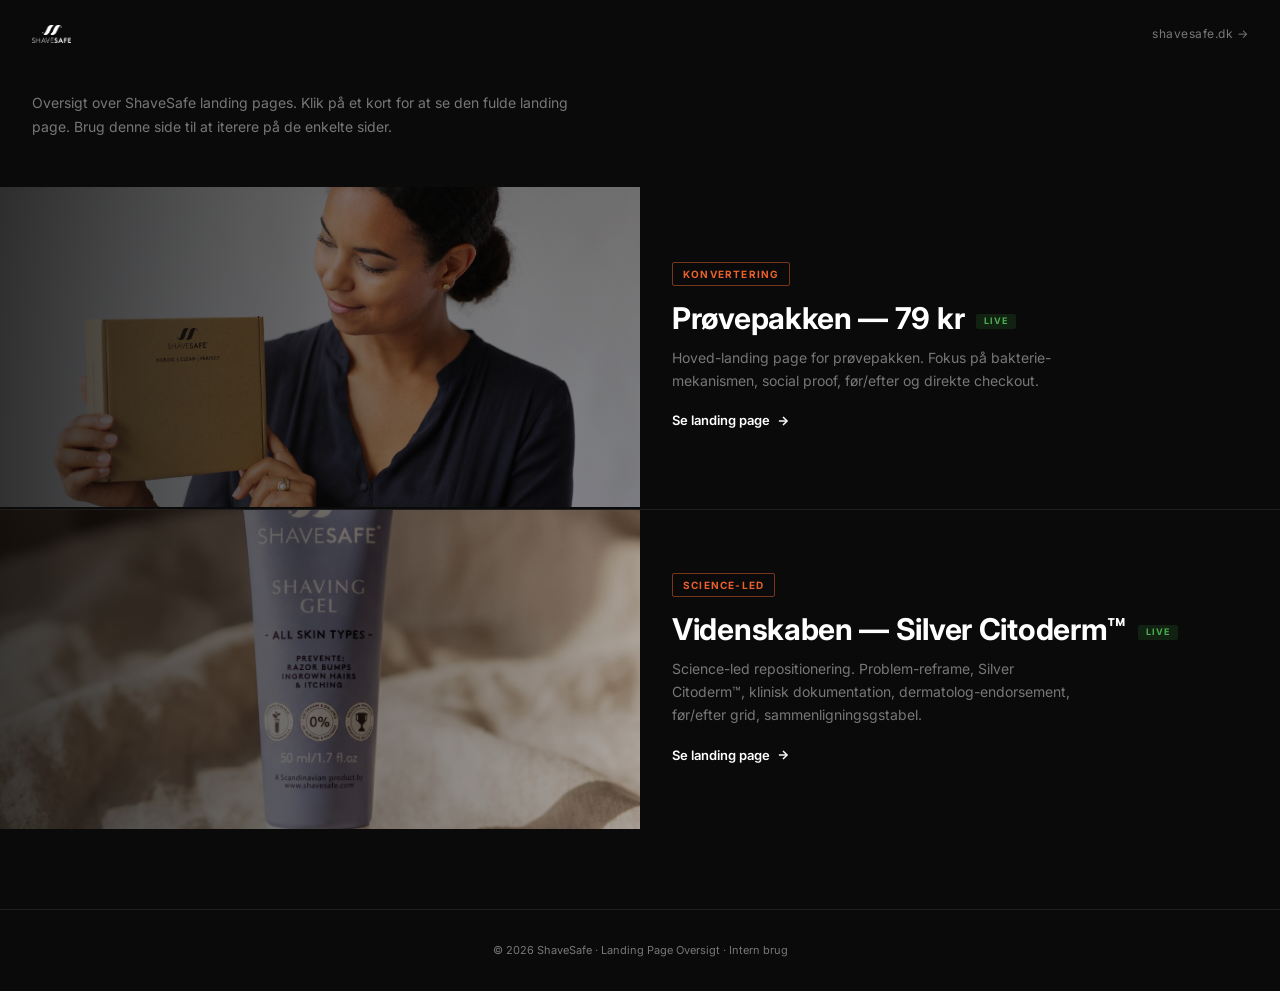
==== commit 34c1ad04: "Add science-led landing page (videnskaben) with new design system Co-Authored-By: Claude Opus 4.6 <n" ====
--- a/index.html
+++ b/index.html
@@ -252,12 +252,25 @@
     <!-- Card 1: Prøvepakke -->
     <a href="pages/provepakke/" class="card reveal">
       <div class="card-img">
-        <img src="img/nana-hero.jpg" alt="ShaveSafe Pr&oslash;vepakke" />
+        <img src="img/nana-box.jpg" alt="ShaveSafe Pr&oslash;vepakke" />
       </div>
       <div class="card-content">
         <div class="card-tag">Konvertering</div>
         <h2 class="card-title">Pr&oslash;vepakken &mdash; 79 kr<span class="card-status live">Live</span></h2>
         <p class="card-desc">Hoved-landing page for pr&oslash;vepakken. Fokus p&aring; bakterie-mekanismen, social proof, f&oslash;r/efter og direkte checkout.</p>
+        <span class="card-link">Se landing page <svg viewBox="0 0 24 24"><line x1="5" y1="12" x2="19" y2="12"/><polyline points="12 5 19 12 12 19"/></svg></span>
+      </div>
+    </a>
+
+    <!-- Card 2: Videnskaben -->
+    <a href="pages/videnskaben/" class="card reveal">
+      <div class="card-img">
+        <img src="img/gel-lifestyle-bed.jpg" alt="ShaveSafe Science-Led Landing Page" />
+      </div>
+      <div class="card-content">
+        <div class="card-tag">Science-Led</div>
+        <h2 class="card-title">Videnskaben &mdash; Silver Citoderm&trade;<span class="card-status live">Live</span></h2>
+        <p class="card-desc">Science-led repositionering. Problem-reframe, Silver Citoderm&trade;, klinisk dokumentation, dermatolog-endorsement, f&oslash;r/efter grid, sammenligningsgstabel.</p>
         <span class="card-link">Se landing page <svg viewBox="0 0 24 24"><line x1="5" y1="12" x2="19" y2="12"/><polyline points="12 5 19 12 12 19"/></svg></span>
       </div>
     </a>
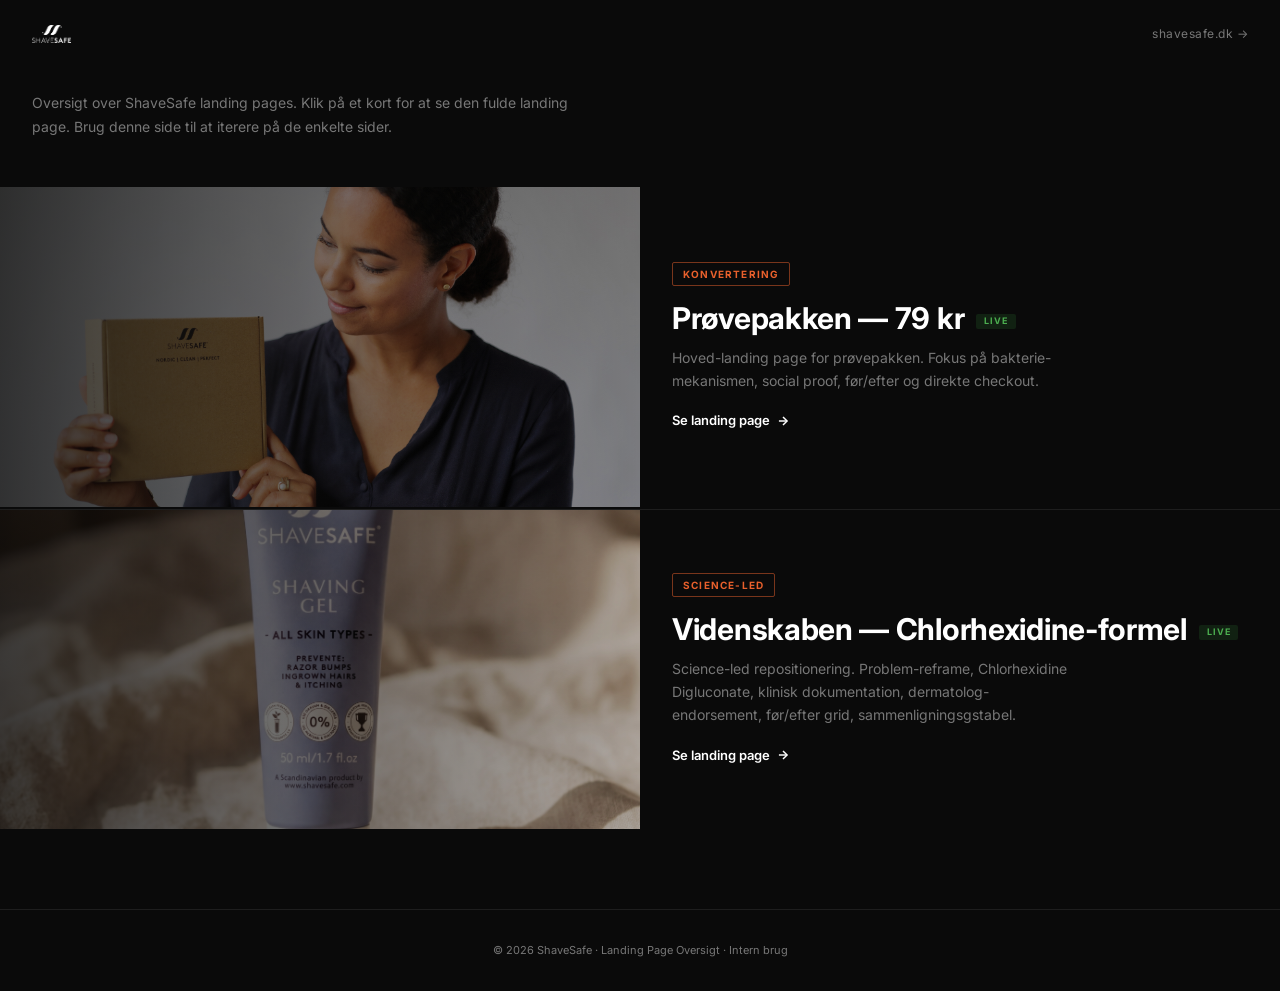
==== commit d6a07e30: "Replace Silver Citoderm™ with actual Chlorhexidine Digluconate ingredient, add trust badges Co-Autho" ====
--- a/index.html
+++ b/index.html
@@ -269,8 +269,8 @@
       </div>
       <div class="card-content">
         <div class="card-tag">Science-Led</div>
-        <h2 class="card-title">Videnskaben &mdash; Silver Citoderm&trade;<span class="card-status live">Live</span></h2>
-        <p class="card-desc">Science-led repositionering. Problem-reframe, Silver Citoderm&trade;, klinisk dokumentation, dermatolog-endorsement, f&oslash;r/efter grid, sammenligningsgstabel.</p>
+        <h2 class="card-title">Videnskaben &mdash; Chlorhexidine-formel<span class="card-status live">Live</span></h2>
+        <p class="card-desc">Science-led repositionering. Problem-reframe, Chlorhexidine Digluconate, klinisk dokumentation, dermatolog-endorsement, f&oslash;r/efter grid, sammenligningsgstabel.</p>
         <span class="card-link">Se landing page <svg viewBox="0 0 24 24"><line x1="5" y1="12" x2="19" y2="12"/><polyline points="12 5 19 12 12 19"/></svg></span>
       </div>
     </a>
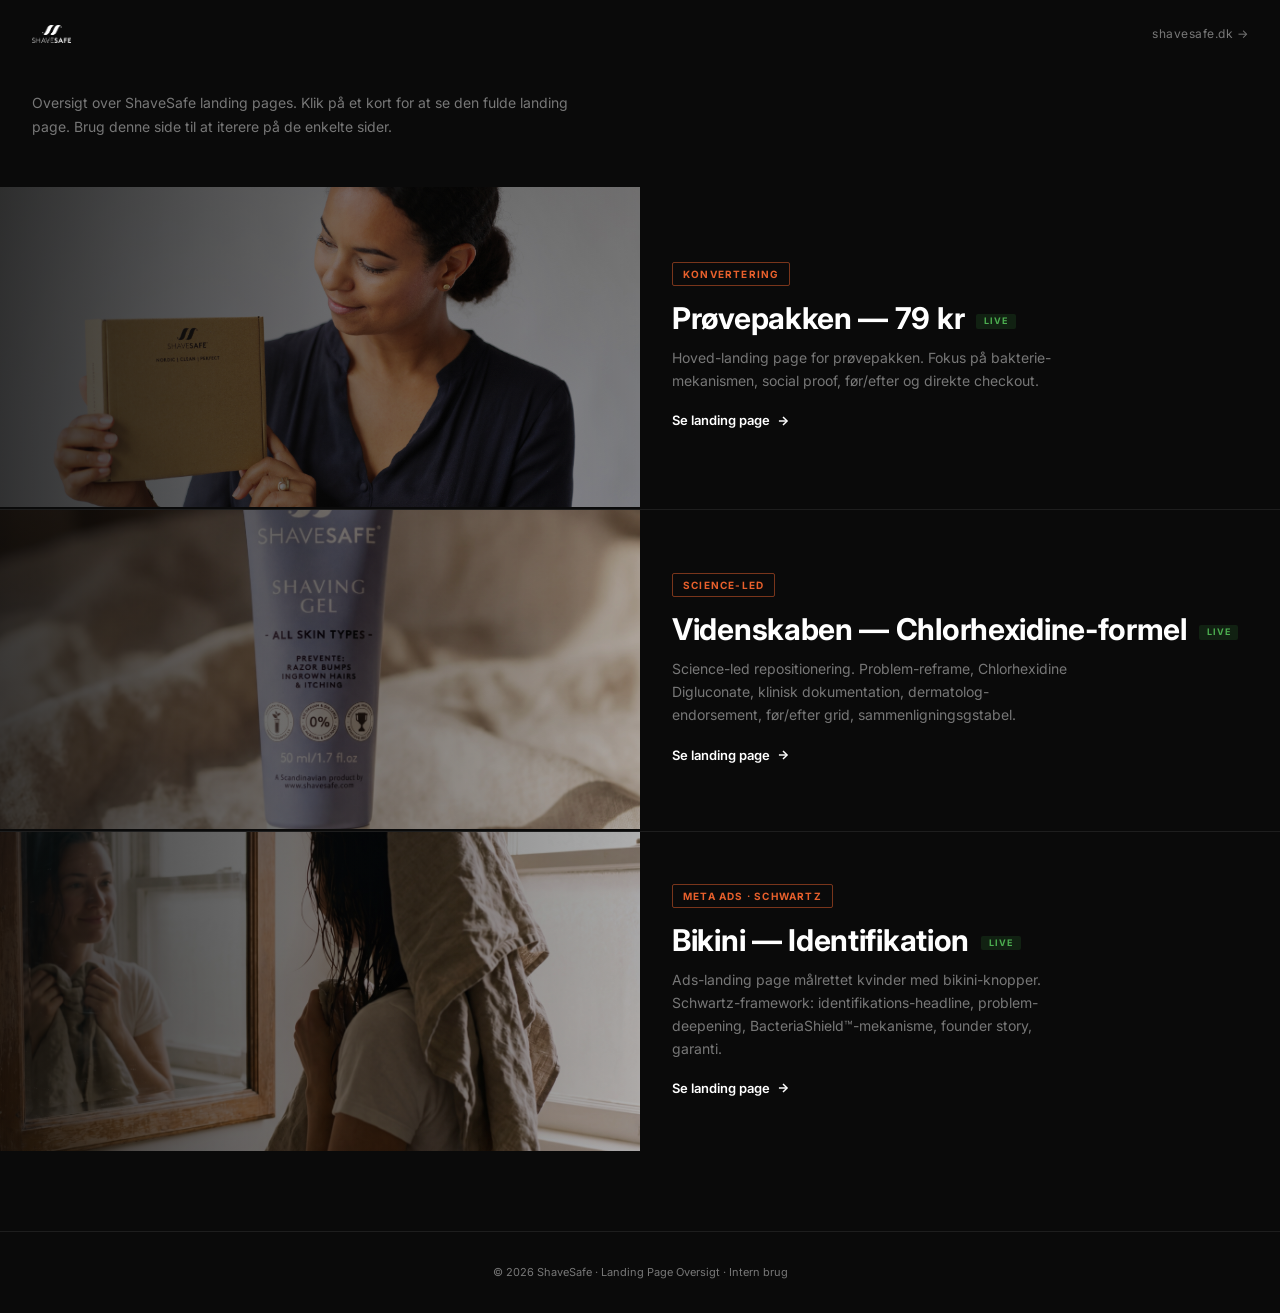
==== commit efc67204: "Add bikini landing page card to main overview Co-Authored-By: Claude Opus 4.6 <noreply@anthropic.com" ====
--- a/index.html
+++ b/index.html
@@ -275,6 +275,19 @@
       </div>
     </a>
 
+    <!-- Card 3: Bikini -->
+    <a href="pages/bikini/" class="card reveal">
+      <div class="card-img">
+        <img src="img/woman-towel.jpg" alt="ShaveSafe Bikini Landing Page" />
+      </div>
+      <div class="card-content">
+        <div class="card-tag">Meta Ads &middot; Schwartz</div>
+        <h2 class="card-title">Bikini &mdash; Identifikation<span class="card-status live">Live</span></h2>
+        <p class="card-desc">Ads-landing page m&aring;lrettet kvinder med bikini-knopper. Schwartz-framework: identifikations-headline, problem-deepening, BacteriaShield&trade;-mekanisme, founder story, garanti.</p>
+        <span class="card-link">Se landing page <svg viewBox="0 0 24 24"><line x1="5" y1="12" x2="19" y2="12"/><polyline points="12 5 19 12 12 19"/></svg></span>
+      </div>
+    </a>
+
   </section>
 
   <footer class="footer">
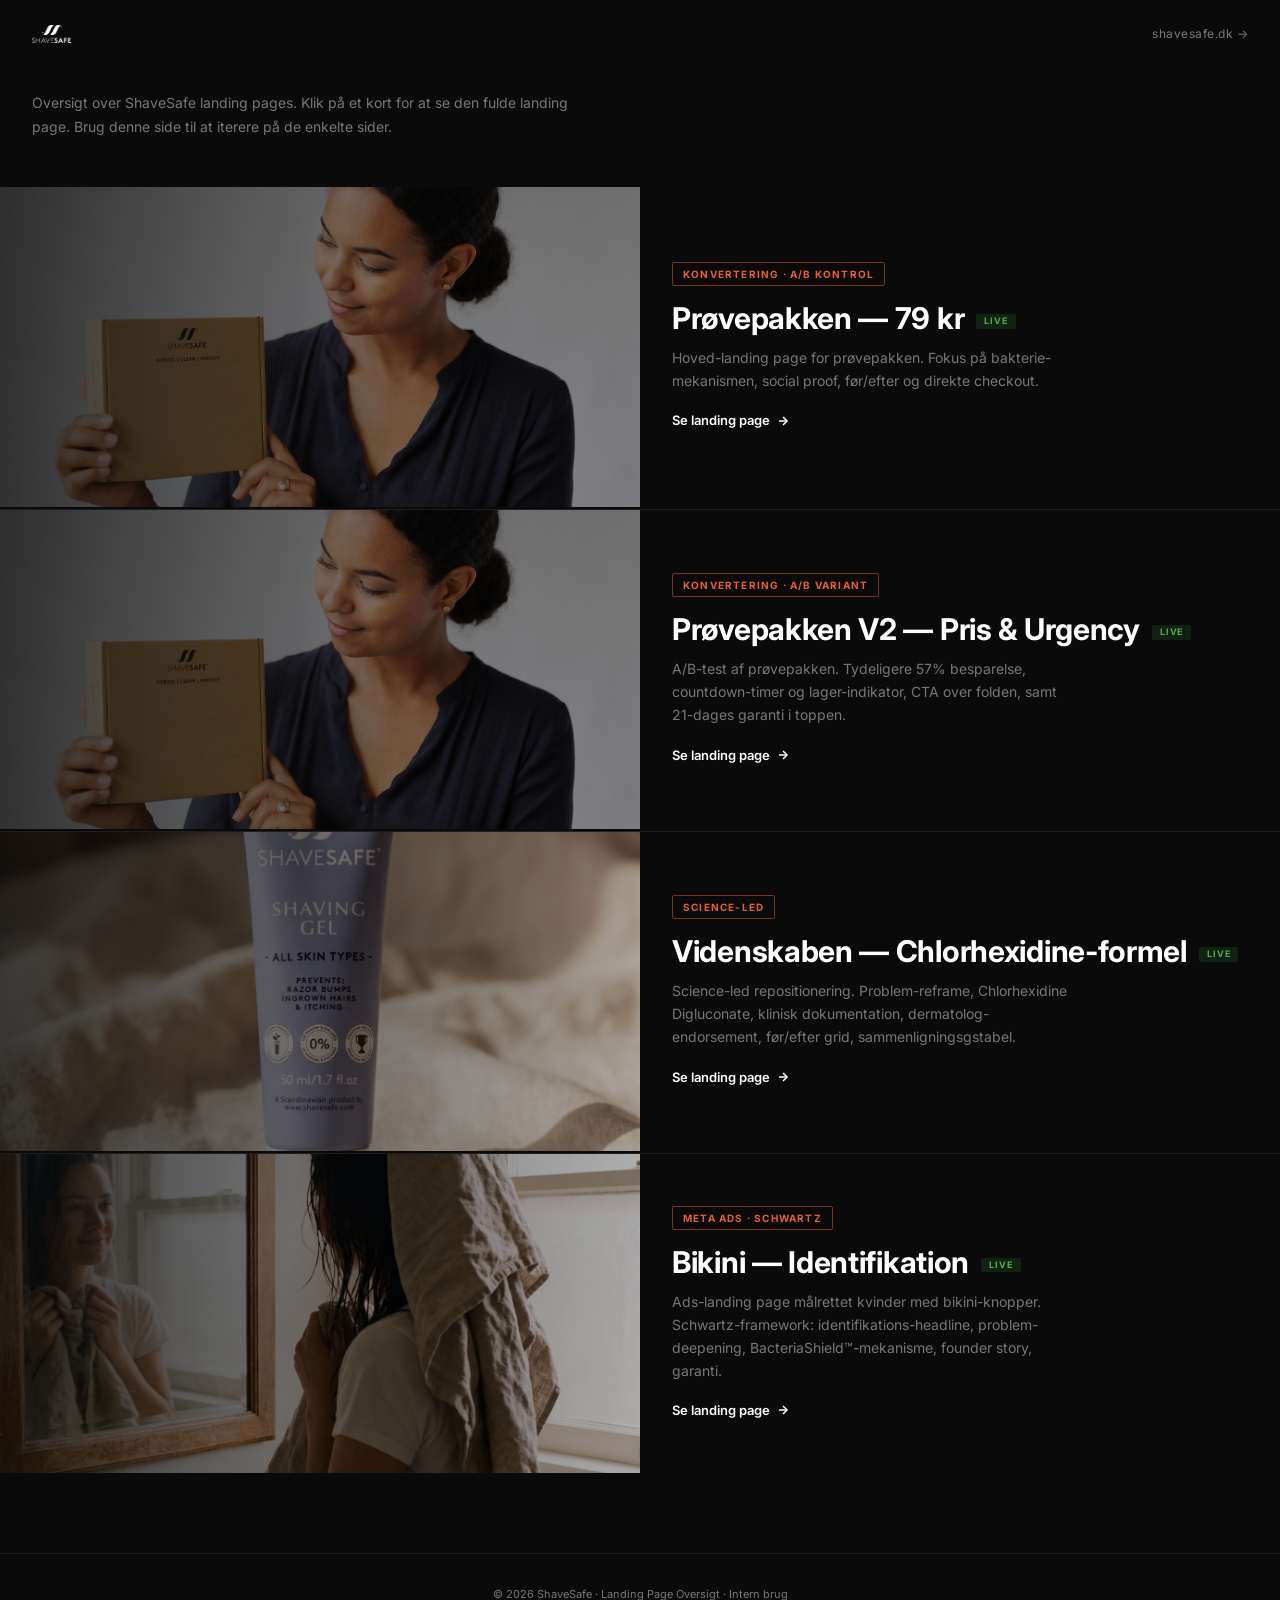
==== commit 41305b02: "Link provepakke-v2 from landing page index Adds an A/B variant card next to the original provepakke " ====
--- a/index.html
+++ b/index.html
@@ -255,9 +255,22 @@
         <img src="img/nana-box.jpg" alt="ShaveSafe Pr&oslash;vepakke" />
       </div>
       <div class="card-content">
-        <div class="card-tag">Konvertering</div>
+        <div class="card-tag">Konvertering &middot; A/B Kontrol</div>
         <h2 class="card-title">Pr&oslash;vepakken &mdash; 79 kr<span class="card-status live">Live</span></h2>
         <p class="card-desc">Hoved-landing page for pr&oslash;vepakken. Fokus p&aring; bakterie-mekanismen, social proof, f&oslash;r/efter og direkte checkout.</p>
+        <span class="card-link">Se landing page <svg viewBox="0 0 24 24"><line x1="5" y1="12" x2="19" y2="12"/><polyline points="12 5 19 12 12 19"/></svg></span>
+      </div>
+    </a>
+
+    <!-- Card 1b: Prøvepakke V2 (A/B test variant) -->
+    <a href="pages/provepakke-v2/" class="card reveal">
+      <div class="card-img">
+        <img src="img/nana-hero.jpg" alt="ShaveSafe Pr&oslash;vepakke V2" />
+      </div>
+      <div class="card-content">
+        <div class="card-tag">Konvertering &middot; A/B Variant</div>
+        <h2 class="card-title">Pr&oslash;vepakken V2 &mdash; Pris &amp; Urgency<span class="card-status live">Live</span></h2>
+        <p class="card-desc">A/B-test af pr&oslash;vepakken. Tydeligere 57% besparelse, countdown-timer og lager-indikator, CTA over folden, samt 21-dages garanti i toppen.</p>
         <span class="card-link">Se landing page <svg viewBox="0 0 24 24"><line x1="5" y1="12" x2="19" y2="12"/><polyline points="12 5 19 12 12 19"/></svg></span>
       </div>
     </a>
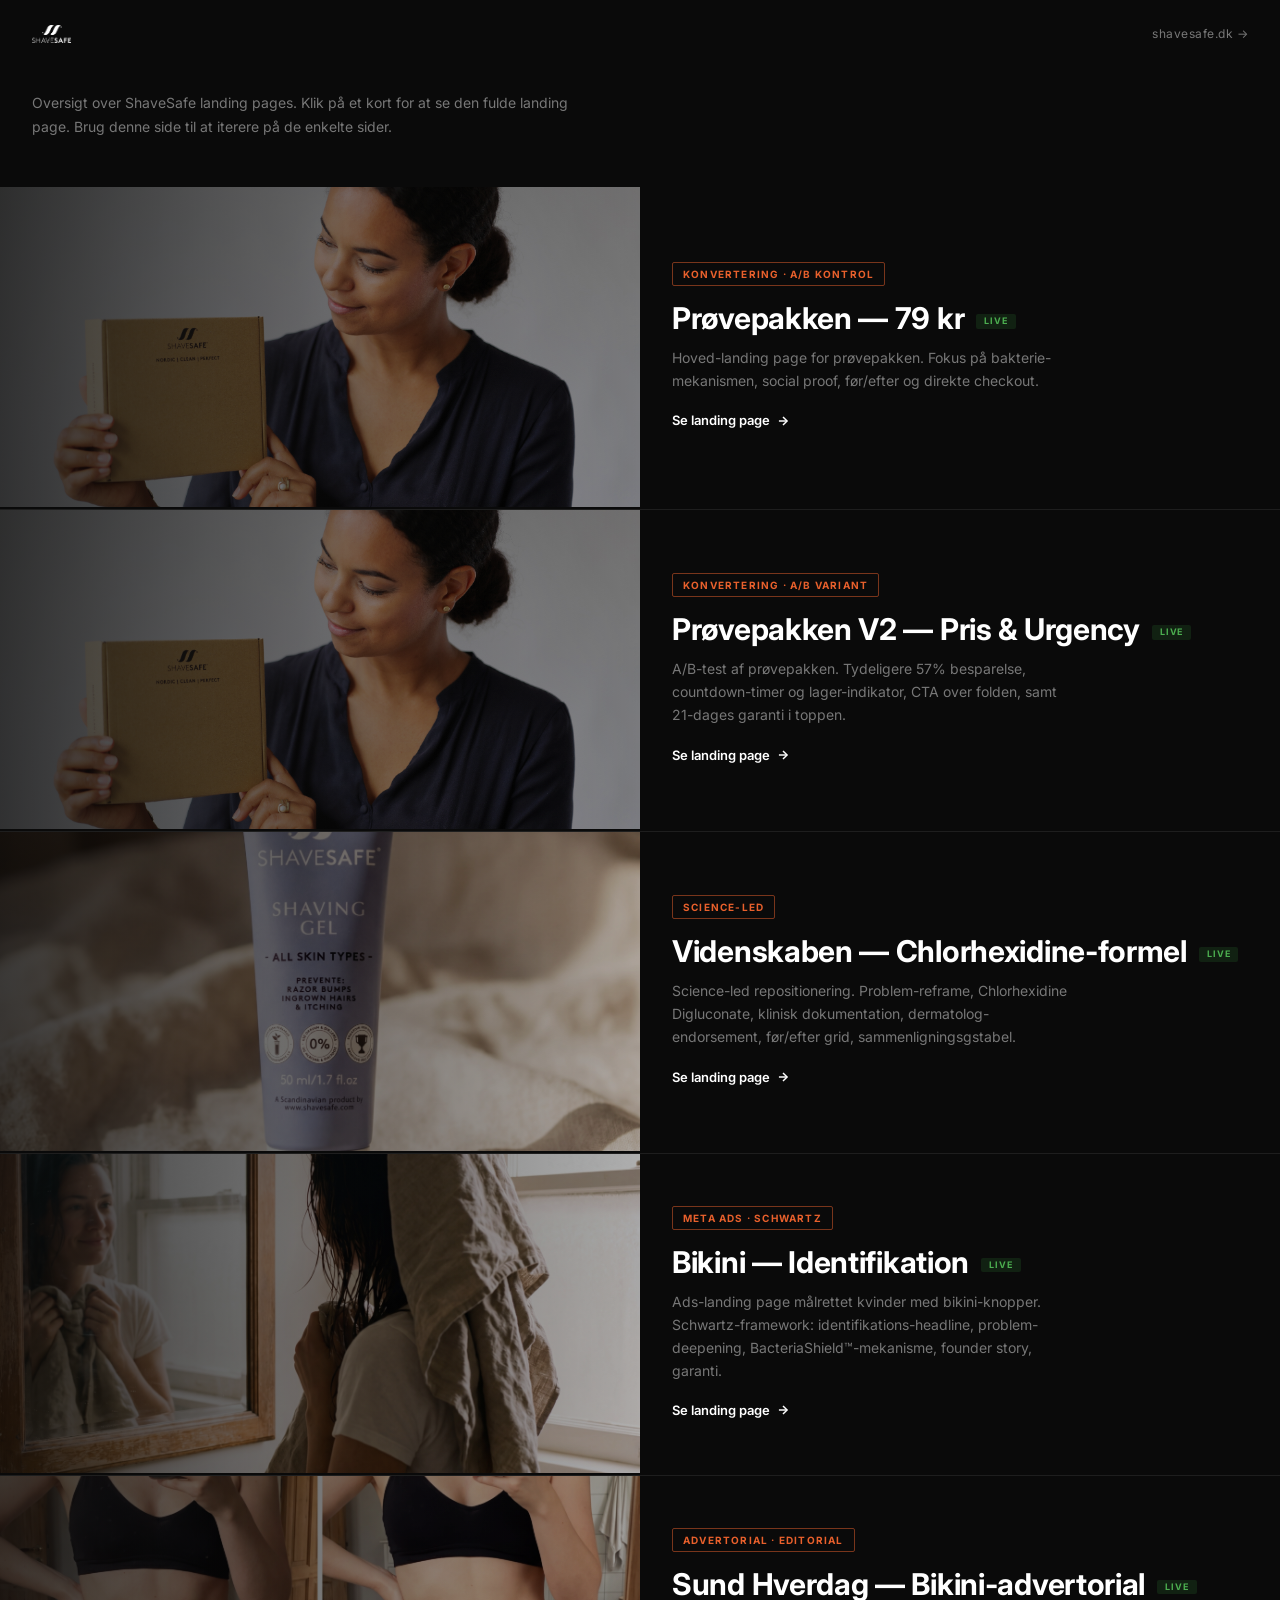
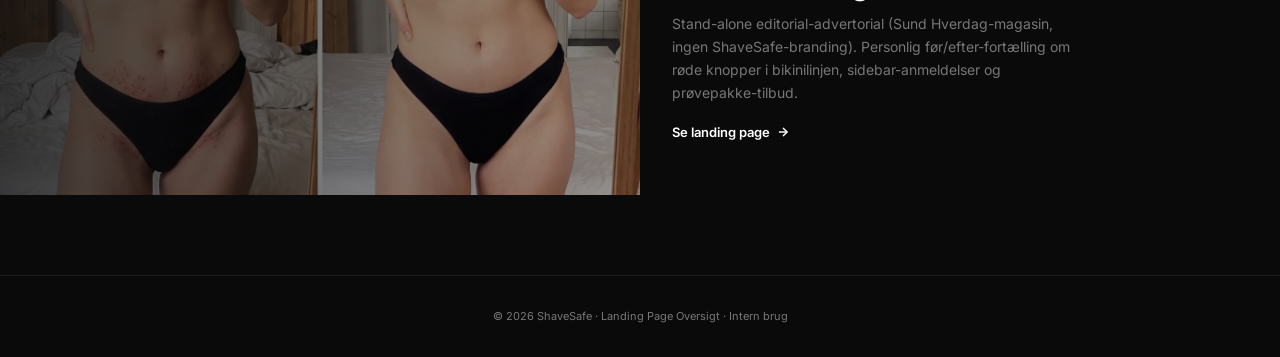
==== commit b92a5dc4: "Add Sund Hverdag bikini advertorial landing page Stand-alone editorial advertorial (no ShaveSafe bra" ====
--- a/index.html
+++ b/index.html
@@ -301,6 +301,19 @@
       </div>
     </a>
 
+    <!-- Card 4: Sund Hverdag (advertorial) -->
+    <a href="pages/sundhverdag/" class="card reveal">
+      <div class="card-img">
+        <img src="img/ba-bikini-mirror.jpg" alt="Sund Hverdag Advertorial" />
+      </div>
+      <div class="card-content">
+        <div class="card-tag">Advertorial &middot; Editorial</div>
+        <h2 class="card-title">Sund Hverdag &mdash; Bikini-advertorial<span class="card-status live">Live</span></h2>
+        <p class="card-desc">Stand-alone editorial-advertorial (Sund Hverdag-magasin, ingen ShaveSafe-branding). Personlig f&oslash;r/efter-fort&aelig;lling om r&oslash;de knopper i bikinilinjen, sidebar-anmeldelser og pr&oslash;vepakke-tilbud.</p>
+        <span class="card-link">Se landing page <svg viewBox="0 0 24 24"><line x1="5" y1="12" x2="19" y2="12"/><polyline points="12 5 19 12 12 19"/></svg></span>
+      </div>
+    </a>
+
   </section>
 
   <footer class="footer">
